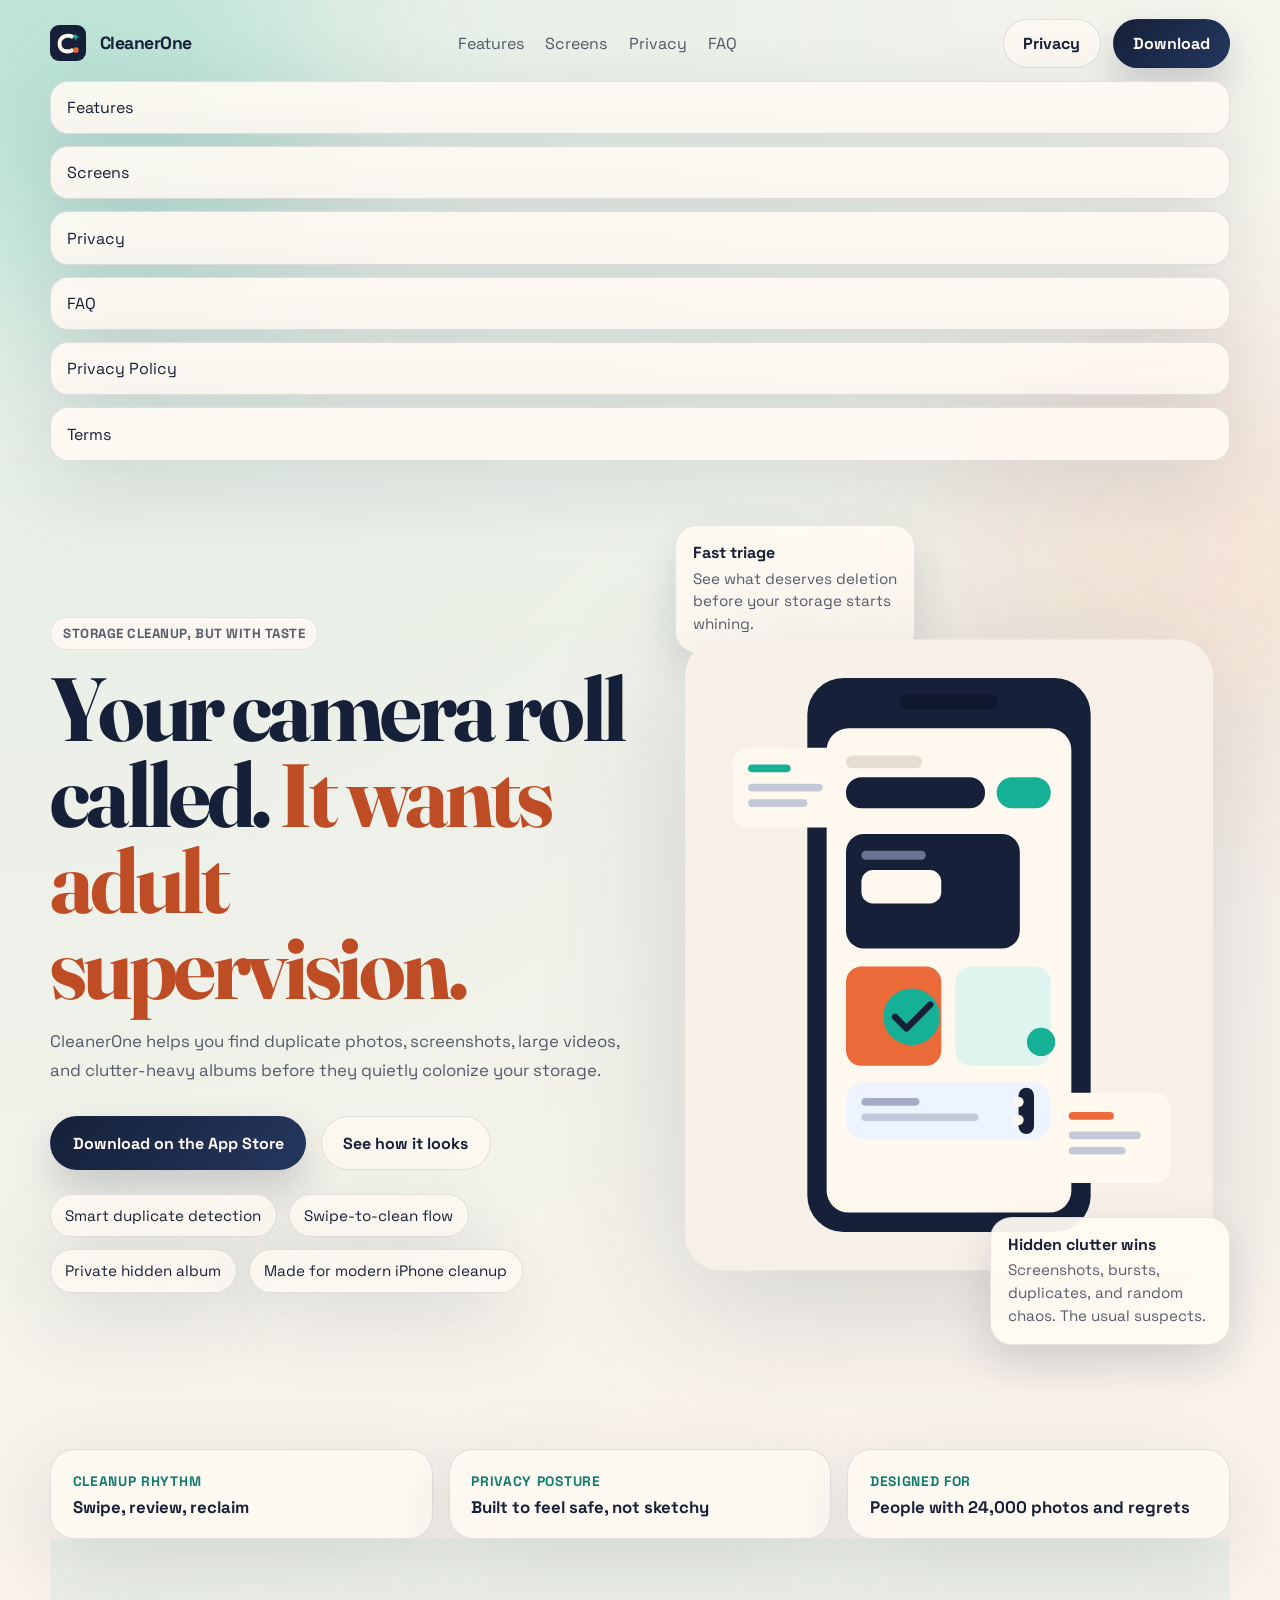
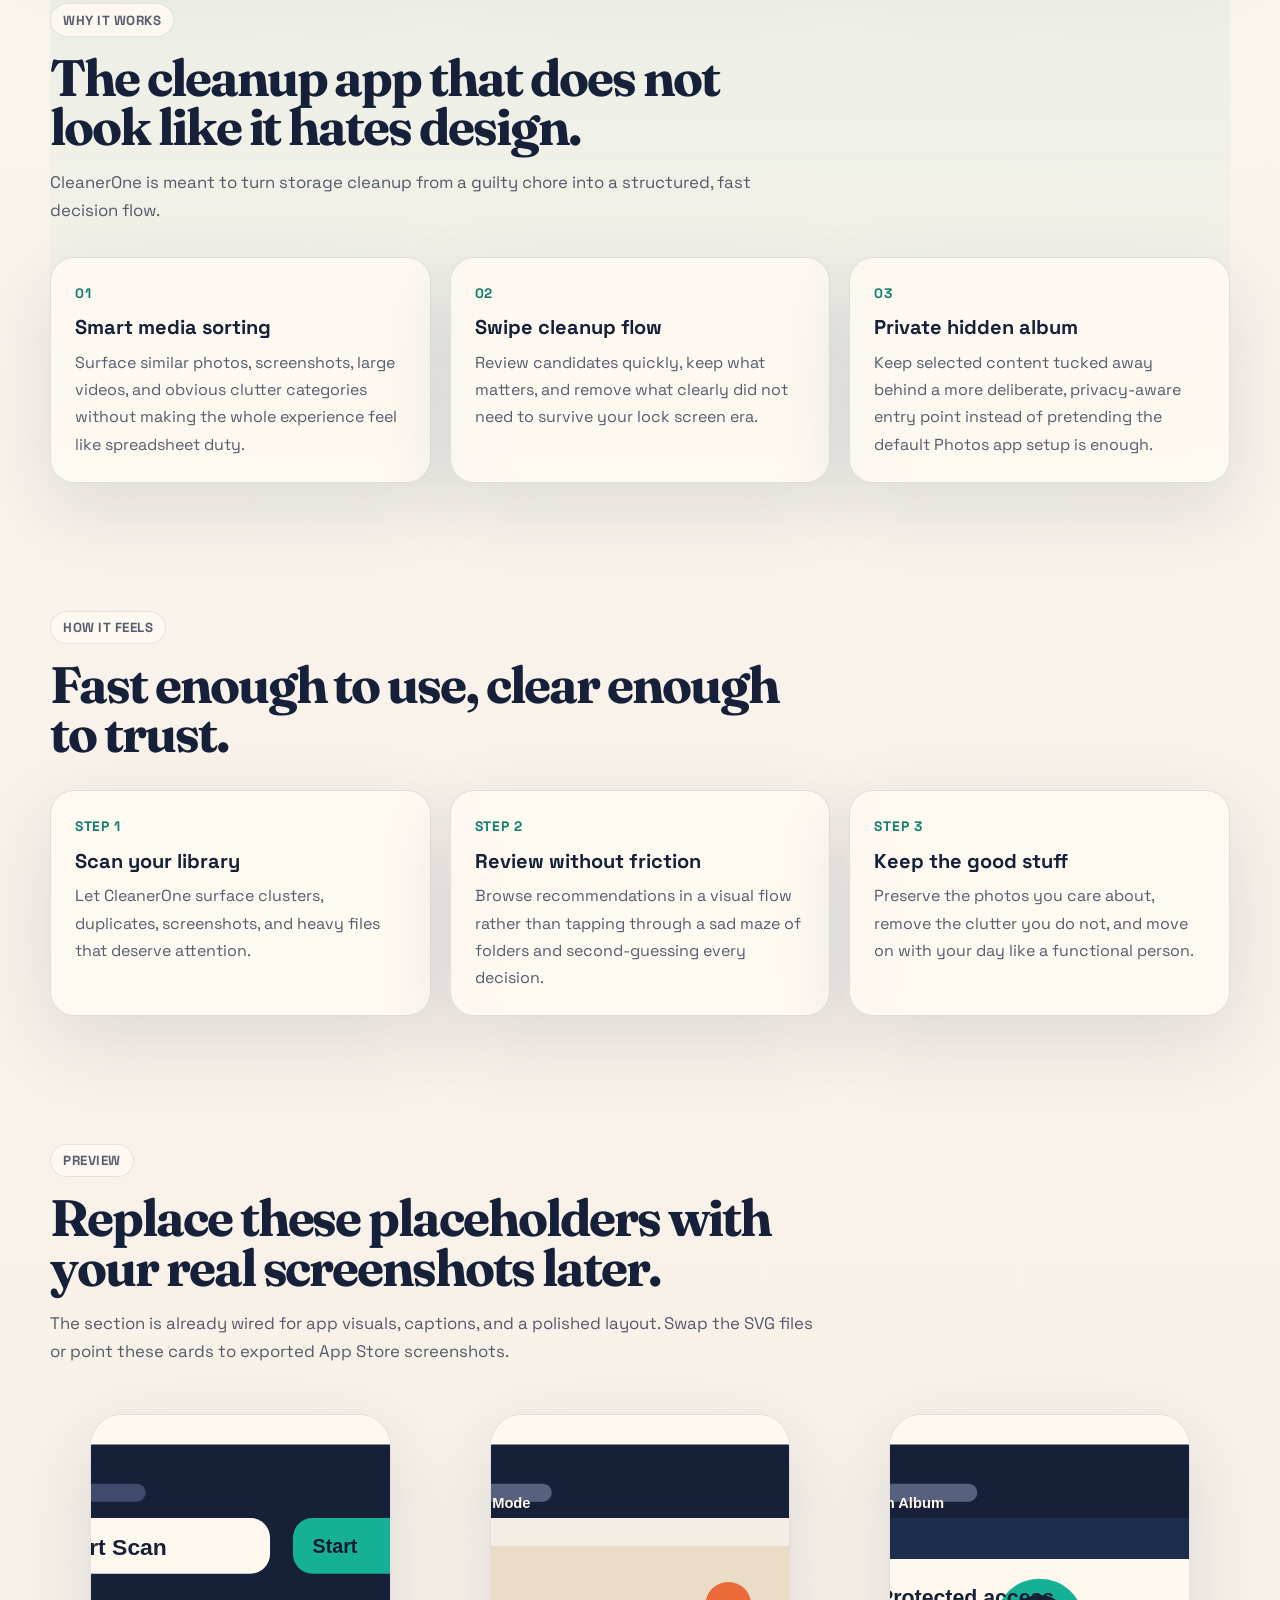
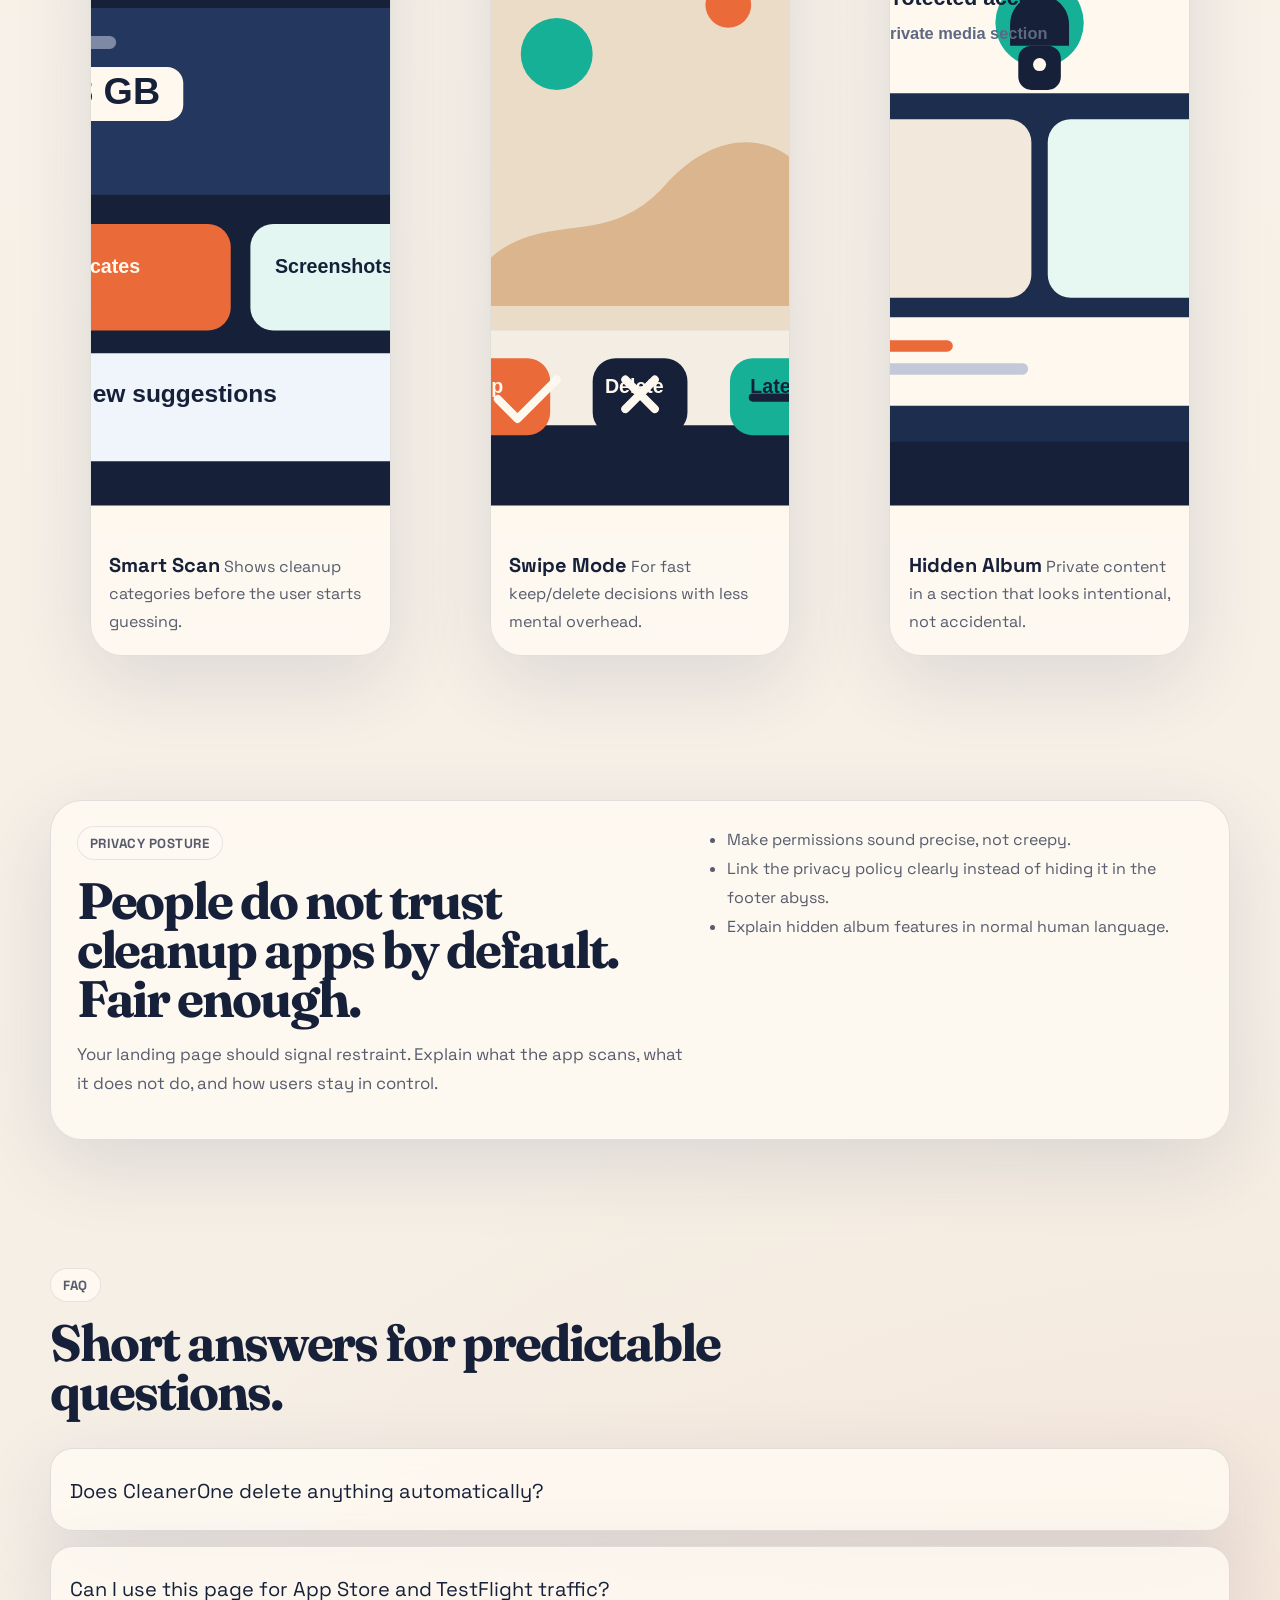
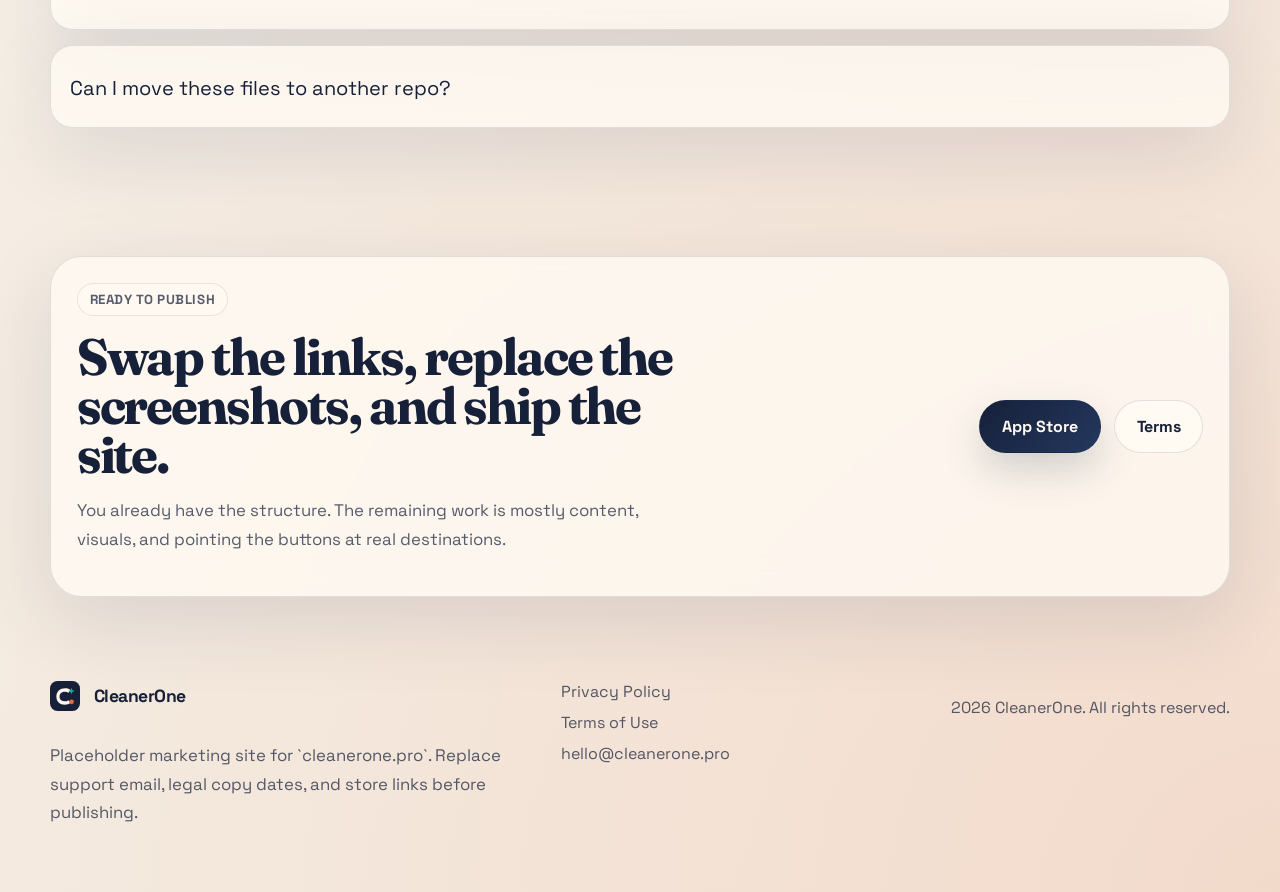
==== index.html @ c6a0efac "Deneme site" ====
<!DOCTYPE html>
<html lang="en">
  <head>
    <meta charset="UTF-8" />
    <meta name="viewport" content="width=device-width, initial-scale=1.0" />
    <title>CleanerOne | Photo Cleanup Without the Mess</title>
    <meta
      name="description"
      content="CleanerOne helps you spot duplicates, blurry shots, screenshots, and oversized videos before your camera roll turns into a digital landfill."
    />
    <link rel="preconnect" href="https://fonts.googleapis.com" />
    <link rel="preconnect" href="https://fonts.gstatic.com" crossorigin />
    <link
      href="https://fonts.googleapis.com/css2?family=Fraunces:opsz,wght@9..144,600;9..144,700&family=Space+Grotesk:wght@400;500;700&display=swap"
      rel="stylesheet"
    />
    <link rel="stylesheet" href="style.css" />
  </head>
  <body class="landing-page">
    <div class="background-blur background-blur--mint"></div>
    <div class="background-blur background-blur--orange"></div>

    <header class="site-header">
      <a class="brand" href="#top" aria-label="CleanerOne home">
        <img src="assets/brand-mark.svg" alt="" width="36" height="36" />
        <span class="brand__wordmark">CleanerOne</span>
      </a>

      <nav class="desktop-nav" aria-label="Primary">
        <a href="#features">Features</a>
        <a href="#screens">Screens</a>
        <a href="#privacy-blurb">Privacy</a>
        <a href="#faq">FAQ</a>
      </nav>

      <div class="header-actions">
        <a class="button button--ghost" href="privacy/">Privacy</a>
        <a class="button button--solid" href="#" aria-label="App Store link placeholder"
          >Download</a
        >
        <button
          class="menu-toggle"
          type="button"
          aria-expanded="false"
          aria-controls="mobile-nav"
          aria-label="Open menu"
        >
          <span></span>
          <span></span>
        </button>
      </div>
    </header>

    <div class="mobile-nav" id="mobile-nav" hidden>
      <a href="#features" data-nav-close>Features</a>
      <a href="#screens" data-nav-close>Screens</a>
      <a href="#privacy-blurb" data-nav-close>Privacy</a>
      <a href="#faq" data-nav-close>FAQ</a>
      <a href="privacy/" data-nav-close>Privacy Policy</a>
      <a href="terms/" data-nav-close>Terms</a>
    </div>

    <main id="top">
      <section class="hero section section--first">
        <div class="hero-copy reveal">
          <span class="eyebrow">Storage cleanup, but with taste</span>
          <h1>
            Your camera roll called.
            <span>It wants adult supervision.</span>
          </h1>
          <p class="lead">
            CleanerOne helps you find duplicate photos, screenshots, large videos,
            and clutter-heavy albums before they quietly colonize your storage.
          </p>

          <div class="hero-actions">
            <a class="button button--solid button--large" href="#"
              >Download on the App Store</a
            >
            <a class="button button--ghost button--large" href="#screens"
              >See how it looks</a
            >
          </div>

          <div class="hero-tags" aria-label="Highlights">
            <span>Smart duplicate detection</span>
            <span>Swipe-to-clean flow</span>
            <span>Private hidden album</span>
            <span>Made for modern iPhone cleanup</span>
          </div>
        </div>

        <div class="hero-visual reveal">
          <div class="hero-note hero-note--top">
            <strong>Fast triage</strong>
            <span>See what deserves deletion before your storage starts whining.</span>
          </div>

          <img
            class="device-art"
            src="assets/hero-phone.svg"
            alt="CleanerOne app mockup"
            width="700"
            height="860"
          />

          <div class="hero-note hero-note--bottom">
            <strong>Hidden clutter wins</strong>
            <span>Screenshots, bursts, duplicates, and random chaos. The usual suspects.</span>
          </div>
        </div>
      </section>

      <section class="proof-strip reveal" aria-label="CleanerOne highlights">
        <article>
          <span class="proof-strip__label">Cleanup rhythm</span>
          <strong>Swipe, review, reclaim</strong>
        </article>
        <article>
          <span class="proof-strip__label">Privacy posture</span>
          <strong>Built to feel safe, not sketchy</strong>
        </article>
        <article>
          <span class="proof-strip__label">Designed for</span>
          <strong>People with 24,000 photos and regrets</strong>
        </article>
      </section>

      <section class="section section--tint" id="features">
        <div class="section-head reveal">
          <span class="eyebrow">Why it works</span>
          <h2>The cleanup app that does not look like it hates design.</h2>
          <p>
            CleanerOne is meant to turn storage cleanup from a guilty chore into a
            structured, fast decision flow.
          </p>
        </div>

        <div class="feature-grid">
          <article class="feature-card reveal">
            <span class="feature-card__index">01</span>
            <h3>Smart media sorting</h3>
            <p>
              Surface similar photos, screenshots, large videos, and obvious clutter
              categories without making the whole experience feel like spreadsheet duty.
            </p>
          </article>

          <article class="feature-card reveal">
            <span class="feature-card__index">02</span>
            <h3>Swipe cleanup flow</h3>
            <p>
              Review candidates quickly, keep what matters, and remove what clearly did
              not need to survive your lock screen era.
            </p>
          </article>

          <article class="feature-card reveal">
            <span class="feature-card__index">03</span>
            <h3>Private hidden album</h3>
            <p>
              Keep selected content tucked away behind a more deliberate, privacy-aware
              entry point instead of pretending the default Photos app setup is enough.
            </p>
          </article>
        </div>
      </section>

      <section class="section" id="flow">
        <div class="section-head reveal">
          <span class="eyebrow">How it feels</span>
          <h2>Fast enough to use, clear enough to trust.</h2>
        </div>

        <div class="process-grid">
          <article class="process-card reveal">
            <span class="process-card__step">Step 1</span>
            <h3>Scan your library</h3>
            <p>
              Let CleanerOne surface clusters, duplicates, screenshots, and heavy files
              that deserve attention.
            </p>
          </article>

          <article class="process-card reveal">
            <span class="process-card__step">Step 2</span>
            <h3>Review without friction</h3>
            <p>
              Browse recommendations in a visual flow rather than tapping through a sad
              maze of folders and second-guessing every decision.
            </p>
          </article>

          <article class="process-card reveal">
            <span class="process-card__step">Step 3</span>
            <h3>Keep the good stuff</h3>
            <p>
              Preserve the photos you care about, remove the clutter you do not, and
              move on with your day like a functional person.
            </p>
          </article>
        </div>
      </section>

      <section class="section section--gallery" id="screens">
        <div class="section-head reveal">
          <span class="eyebrow">Preview</span>
          <h2>Replace these placeholders with your real screenshots later.</h2>
          <p>
            The section is already wired for app visuals, captions, and a polished layout.
            Swap the SVG files or point these cards to exported App Store screenshots.
          </p>
        </div>

        <div class="gallery-grid">
          <figure class="gallery-card reveal">
            <img
              src="assets/shot-smart-scan.svg"
              alt="Placeholder screenshot for smart scan view"
              width="560"
              height="720"
            />
            <figcaption>
              <strong>Smart Scan</strong>
              <span>Shows cleanup categories before the user starts guessing.</span>
            </figcaption>
          </figure>

          <figure class="gallery-card reveal">
            <img
              src="assets/shot-swipe-mode.svg"
              alt="Placeholder screenshot for swipe mode"
              width="560"
              height="720"
            />
            <figcaption>
              <strong>Swipe Mode</strong>
              <span>For fast keep/delete decisions with less mental overhead.</span>
            </figcaption>
          </figure>

          <figure class="gallery-card reveal">
            <img
              src="assets/shot-hidden-vault.svg"
              alt="Placeholder screenshot for hidden album"
              width="560"
              height="720"
            />
            <figcaption>
              <strong>Hidden Album</strong>
              <span>Private content in a section that looks intentional, not accidental.</span>
            </figcaption>
          </figure>
        </div>
      </section>

      <section class="section section--privacy" id="privacy-blurb">
        <div class="privacy-panel reveal">
          <div class="privacy-panel__copy">
            <span class="eyebrow">Privacy posture</span>
            <h2>People do not trust cleanup apps by default. Fair enough.</h2>
            <p>
              Your landing page should signal restraint. Explain what the app scans,
              what it does not do, and how users stay in control.
            </p>
          </div>

          <ul class="privacy-list">
            <li>Make permissions sound precise, not creepy.</li>
            <li>Link the privacy policy clearly instead of hiding it in the footer abyss.</li>
            <li>Explain hidden album features in normal human language.</li>
          </ul>
        </div>
      </section>

      <section class="section section--faq" id="faq">
        <div class="section-head reveal">
          <span class="eyebrow">FAQ</span>
          <h2>Short answers for predictable questions.</h2>
        </div>

        <div class="faq-list">
          <details class="faq-item reveal">
            <summary>Does CleanerOne delete anything automatically?</summary>
            <p>
              No. The app should present candidates and let the user confirm what gets
              removed. You can adjust this wording once the final behavior is locked.
            </p>
          </details>

          <details class="faq-item reveal">
            <summary>Can I use this page for App Store and TestFlight traffic?</summary>
            <p>
              Yes. Keep the primary CTA pointed at the App Store and the secondary CTA
              pointed at TestFlight while you are still iterating.
            </p>
          </details>

          <details class="faq-item reveal">
            <summary>Can I move these files to another repo?</summary>
            <p>
              Yes. This folder is self-contained on purpose, so you can drop it into a
              GitHub Pages repo without carrying the entire app project with it.
            </p>
          </details>
        </div>
      </section>

      <section class="section section--cta">
        <div class="cta-panel reveal">
          <div>
            <span class="eyebrow">Ready to publish</span>
            <h2>Swap the links, replace the screenshots, and ship the site.</h2>
            <p>
              You already have the structure. The remaining work is mostly content,
              visuals, and pointing the buttons at real destinations.
            </p>
          </div>

          <div class="cta-panel__actions">
            <a class="button button--solid button--large" href="#">App Store</a>
            <a class="button button--ghost button--large" href="terms/">Terms</a>
          </div>
        </div>
      </section>
    </main>

    <footer class="site-footer">
      <div>
        <a class="brand brand--footer" href="#top">
          <img src="assets/brand-mark.svg" alt="" width="30" height="30" />
          <span class="brand__wordmark">CleanerOne</span>
        </a>
        <p class="site-footer__note">
          Placeholder marketing site for `cleanerone.pro`. Replace support email,
          legal copy dates, and store links before publishing.
        </p>
      </div>

      <div class="footer-links">
        <a href="privacy/">Privacy Policy</a>
        <a href="terms/">Terms of Use</a>
        <a href="mailto:hello@cleanerone.pro">hello@cleanerone.pro</a>
      </div>

      <p class="site-footer__copyright">
        <span id="current-year"></span> CleanerOne. All rights reserved.
      </p>
    </footer>

    <script src="app.js"></script>
  </body>
</html>
---- style.css ----
:root {
  --bg: #f6efe6;
  --paper: rgba(255, 250, 243, 0.8);
  --paper-strong: #fffaf3;
  --ink: #162039;
  --ink-soft: rgba(22, 32, 57, 0.72);
  --line: rgba(22, 32, 57, 0.12);
  --mint: #16b097;
  --mint-deep: #0f7d6b;
  --orange: #ea6a3a;
  --orange-deep: #be4d25;
  --shadow: 0 24px 80px rgba(34, 38, 79, 0.12);
  --radius-xl: 32px;
  --radius-lg: 24px;
  --radius-md: 18px;
  --max-width: 1180px;
}

* {
  box-sizing: border-box;
}

html {
  scroll-behavior: smooth;
}

body {
  margin: 0;
  min-height: 100vh;
  background:
    radial-gradient(circle at top left, rgba(22, 176, 151, 0.12), transparent 28%),
    radial-gradient(circle at bottom right, rgba(234, 106, 58, 0.14), transparent 26%),
    linear-gradient(180deg, #fbf6ef 0%, #f4ede3 100%);
  color: var(--ink);
  font-family: "Space Grotesk", sans-serif;
}

img {
  display: block;
  max-width: 100%;
}

a {
  color: inherit;
  text-decoration: none;
}

button,
input,
textarea,
select {
  font: inherit;
}

.background-blur {
  position: fixed;
  inset: auto;
  width: 28rem;
  height: 28rem;
  border-radius: 999px;
  filter: blur(90px);
  opacity: 0.45;
  pointer-events: none;
  z-index: 0;
}

.background-blur--mint {
  top: -8rem;
  left: -8rem;
  background: rgba(22, 176, 151, 0.42);
}

.background-blur--orange {
  right: -8rem;
  bottom: 8rem;
  background: rgba(234, 106, 58, 0.24);
}

.site-header,
.section,
.proof-strip,
.site-footer,
.mobile-nav {
  position: relative;
  z-index: 1;
  width: min(calc(100% - 2rem), var(--max-width));
  margin: 0 auto;
}

.site-header {
  display: flex;
  align-items: center;
  justify-content: space-between;
  gap: 1.5rem;
  padding: 1.2rem 0 0.8rem;
}

.brand {
  display: inline-flex;
  align-items: center;
  gap: 0.85rem;
  font-weight: 700;
  letter-spacing: -0.03em;
}

.brand__wordmark {
  font-size: 1.1rem;
}

.desktop-nav {
  display: inline-flex;
  gap: 1.35rem;
  align-items: center;
  color: var(--ink-soft);
}

.desktop-nav a {
  position: relative;
}

.desktop-nav a::after {
  content: "";
  position: absolute;
  left: 0;
  bottom: -0.25rem;
  width: 100%;
  height: 2px;
  transform: scaleX(0);
  transform-origin: left;
  transition: transform 180ms ease;
  background: linear-gradient(90deg, var(--mint), var(--orange));
}

.desktop-nav a:hover::after,
.desktop-nav a:focus-visible::after {
  transform: scaleX(1);
}

.header-actions {
  display: flex;
  align-items: center;
  gap: 0.75rem;
}

.button {
  display: inline-flex;
  align-items: center;
  justify-content: center;
  min-height: 3rem;
  padding: 0.8rem 1.2rem;
  border-radius: 999px;
  border: 1px solid transparent;
  font-weight: 700;
  transition:
    transform 180ms ease,
    border-color 180ms ease,
    background-color 180ms ease,
    box-shadow 180ms ease;
}

.button:hover,
.button:focus-visible {
  transform: translateY(-1px);
}

.button--solid {
  color: #fffaf3;
  background: linear-gradient(135deg, var(--ink) 0%, #24385f 100%);
  box-shadow: 0 18px 38px rgba(22, 32, 57, 0.18);
}

.button--solid:hover,
.button--solid:focus-visible {
  box-shadow: 0 22px 44px rgba(22, 32, 57, 0.26);
}

.button--ghost {
  color: var(--ink);
  border-color: var(--line);
  background: rgba(255, 250, 243, 0.74);
  backdrop-filter: blur(16px);
}

.button--large {
  min-height: 3.35rem;
  padding-inline: 1.35rem;
}

.menu-toggle {
  display: none;
  place-items: center;
  gap: 0.34rem;
  width: 3rem;
  height: 3rem;
  border: 1px solid var(--line);
  border-radius: 999px;
  background: rgba(255, 250, 243, 0.74);
}

.menu-toggle span {
  display: block;
  width: 1rem;
  height: 2px;
  background: var(--ink);
  transition: transform 180ms ease, opacity 180ms ease;
}

.menu-toggle[aria-expanded="true"] span:first-child {
  transform: translateY(3px) rotate(45deg);
}

.menu-toggle[aria-expanded="true"] span:last-child {
  transform: translateY(-3px) rotate(-45deg);
}

.mobile-nav {
  display: grid;
  gap: 0.75rem;
  padding: 0 0 1rem;
}

.mobile-nav a {
  padding: 0.95rem 1rem;
  border-radius: var(--radius-md);
  background: rgba(255, 250, 243, 0.9);
  border: 1px solid var(--line);
  box-shadow: var(--shadow);
}

.section {
  padding: 4rem 0;
}

.section--first {
  padding-top: 3rem;
}

.hero {
  display: grid;
  grid-template-columns: 1.02fr 0.98fr;
  gap: 2rem;
  align-items: center;
}

.eyebrow {
  display: inline-flex;
  align-items: center;
  gap: 0.5rem;
  padding: 0.45rem 0.75rem;
  border-radius: 999px;
  background: rgba(255, 250, 243, 0.84);
  border: 1px solid rgba(22, 32, 57, 0.1);
  color: var(--ink-soft);
  font-size: 0.83rem;
  font-weight: 700;
  letter-spacing: 0.04em;
  text-transform: uppercase;
}

.hero h1,
.section-head h2,
.cta-panel h2,
.privacy-panel h2,
.legal-hero h1,
.legal-card h2 {
  margin: 1rem 0 0;
  font-family: "Fraunces", serif;
  font-weight: 700;
  letter-spacing: -0.04em;
  line-height: 0.96;
}

.hero h1 {
  font-size: clamp(3.2rem, 7vw, 5.8rem);
  max-width: 10ch;
}

.hero h1 span {
  color: var(--orange-deep);
}

.lead,
.section-head p,
.cta-panel p,
.privacy-panel p,
.site-footer__note,
.legal-card p,
.legal-card li {
  color: var(--ink-soft);
  line-height: 1.7;
  font-size: 1.05rem;
}

.hero-actions {
  display: flex;
  flex-wrap: wrap;
  gap: 0.9rem;
  margin: 2rem 0 1.5rem;
}

.hero-tags {
  display: flex;
  flex-wrap: wrap;
  gap: 0.75rem;
}

.hero-tags span,
.proof-strip article,
.feature-card,
.process-card,
.gallery-card,
.faq-item,
.cta-panel,
.privacy-panel,
.legal-card {
  border: 1px solid var(--line);
  background: var(--paper);
  backdrop-filter: blur(16px);
  box-shadow: var(--shadow);
}

.hero-tags span {
  padding: 0.7rem 0.9rem;
  border-radius: 999px;
  font-size: 0.95rem;
}

.hero-visual {
  position: relative;
  min-height: 38rem;
  display: grid;
  place-items: center;
}

.device-art {
  width: min(100%, 33rem);
  filter: drop-shadow(0 34px 70px rgba(22, 32, 57, 0.16));
}

.hero-note {
  position: absolute;
  max-width: 15rem;
  padding: 1rem 1rem 1rem 1.05rem;
  border-radius: 1.35rem;
  background: rgba(255, 250, 243, 0.94);
  border: 1px solid rgba(22, 32, 57, 0.1);
  box-shadow: 0 18px 44px rgba(22, 32, 57, 0.14);
}

.hero-note strong {
  display: block;
  margin-bottom: 0.3rem;
}

.hero-note span {
  color: var(--ink-soft);
  line-height: 1.5;
  font-size: 0.95rem;
}

.hero-note--top {
  top: 0;
  left: 0.5rem;
}

.hero-note--bottom {
  right: 0;
  bottom: 2.5rem;
}

.proof-strip {
  display: grid;
  grid-template-columns: repeat(3, 1fr);
  gap: 1rem;
}

.proof-strip article {
  padding: 1.25rem 1.35rem;
  border-radius: var(--radius-lg);
}

.proof-strip__label,
.process-card__step,
.feature-card__index {
  display: inline-block;
  color: var(--mint-deep);
  font-weight: 700;
  font-size: 0.86rem;
  letter-spacing: 0.05em;
  text-transform: uppercase;
}

.proof-strip strong {
  display: block;
  margin-top: 0.35rem;
  font-size: 1.05rem;
}

.section-head {
  max-width: 48rem;
  margin-bottom: 2rem;
}

.section-head h2,
.cta-panel h2,
.privacy-panel h2,
.legal-hero h1,
.legal-card h2 {
  font-size: clamp(2.1rem, 4vw, 3.5rem);
}

.section--tint {
  background:
    linear-gradient(180deg, rgba(22, 176, 151, 0.06), rgba(22, 176, 151, 0)),
    transparent;
}

.feature-grid,
.process-grid,
.gallery-grid {
  display: grid;
  gap: 1.2rem;
}

.feature-grid {
  grid-template-columns: repeat(3, 1fr);
}

.process-grid {
  grid-template-columns: repeat(3, 1fr);
}

.feature-card,
.process-card {
  padding: 1.5rem;
  border-radius: var(--radius-lg);
}

.feature-card h3,
.process-card h3,
.gallery-card strong,
.faq-item summary,
.legal-card h2 {
  margin: 0.7rem 0 0.55rem;
  font-size: 1.25rem;
}

.feature-card p,
.process-card p,
.gallery-card span,
.faq-item p {
  margin: 0;
  color: var(--ink-soft);
  line-height: 1.7;
}

.gallery-grid {
  grid-template-columns: repeat(3, 1fr);
}

.gallery-card {
  overflow: hidden;
  border-radius: 2rem;
}

.gallery-card img {
  width: 100%;
  aspect-ratio: 4 / 5;
  object-fit: cover;
}

.gallery-card figcaption {
  padding: 1.1rem 1.15rem 1.25rem;
}

.privacy-panel,
.cta-panel {
  display: grid;
  grid-template-columns: 1.1fr 0.9fr;
  gap: 1.5rem;
  padding: 1.6rem;
  border-radius: 2rem;
}

.privacy-list {
  margin: 0;
  padding-left: 1.25rem;
  color: var(--ink-soft);
  line-height: 1.8;
}

.faq-list {
  display: grid;
  gap: 0.95rem;
}

.faq-item {
  padding: 1.1rem 1.2rem;
  border-radius: 1.4rem;
}

.faq-item summary {
  cursor: pointer;
  list-style: none;
}

.faq-item summary::-webkit-details-marker {
  display: none;
}

.faq-item p {
  padding-top: 0.4rem;
}

.cta-panel {
  align-items: center;
}

.cta-panel__actions {
  display: flex;
  flex-wrap: wrap;
  justify-content: flex-end;
  gap: 0.85rem;
}

.site-footer {
  display: grid;
  grid-template-columns: 1.2fr 0.9fr auto;
  gap: 1.5rem;
  align-items: start;
  padding: 1.25rem 0 3rem;
}

.brand--footer {
  margin-bottom: 0.85rem;
}

.footer-links {
  display: grid;
  gap: 0.65rem;
  color: var(--ink-soft);
}

.site-footer__copyright {
  color: var(--ink-soft);
  white-space: nowrap;
}

.reveal {
  opacity: 0;
  transform: translateY(20px);
  transition:
    opacity 480ms ease,
    transform 480ms ease;
}

.reveal.is-visible {
  opacity: 1;
  transform: translateY(0);
}

.legal-page .site-header {
  padding-bottom: 1.4rem;
}

.legal-main {
  position: relative;
  z-index: 1;
  width: min(calc(100% - 2rem), 980px);
  margin: 0 auto;
  padding-bottom: 3rem;
}

.legal-hero {
  padding: 2rem 0 2.5rem;
}

.legal-hero p {
  max-width: 46rem;
}

.legal-stack {
  display: grid;
  gap: 1rem;
}

.legal-card {
  padding: 1.4rem 1.5rem;
  border-radius: 1.6rem;
}

.legal-card ul {
  margin: 0;
  padding-left: 1.2rem;
}

.legal-note {
  margin-top: 1rem;
  padding: 1rem 1.1rem;
  border-radius: 1.2rem;
  border: 1px dashed rgba(234, 106, 58, 0.45);
  background: rgba(234, 106, 58, 0.08);
  color: var(--ink-soft);
}

@media (max-width: 1080px) {
  .hero,
  .privacy-panel,
  .cta-panel,
  .site-footer,
  .feature-grid,
  .process-grid,
  .gallery-grid,
  .proof-strip {
    grid-template-columns: 1fr;
  }

  .hero-visual {
    min-height: 0;
  }

  .cta-panel__actions {
    justify-content: flex-start;
  }

  .site-footer__copyright {
    white-space: normal;
  }
}

@media (max-width: 820px) {
  .desktop-nav,
  .landing-page .header-actions .button--ghost,
  .landing-page .header-actions .button--solid {
    display: none;
  }

  .landing-page .menu-toggle {
    display: inline-grid;
  }

  .hero h1 {
    max-width: 12ch;
  }

  .hero-note {
    position: static;
    max-width: none;
    margin-bottom: 0.85rem;
  }
}

@media (max-width: 560px) {
  .site-header,
  .section,
  .proof-strip,
  .site-footer,
  .mobile-nav,
  .legal-main {
    width: min(calc(100% - 1.2rem), var(--max-width));
  }

  .section {
    padding: 3rem 0;
  }

  .hero-actions,
  .cta-panel__actions {
    flex-direction: column;
  }

  .button,
  .button--large {
    width: 100%;
  }

  .hero h1 {
    font-size: clamp(2.75rem, 14vw, 4rem);
  }
}
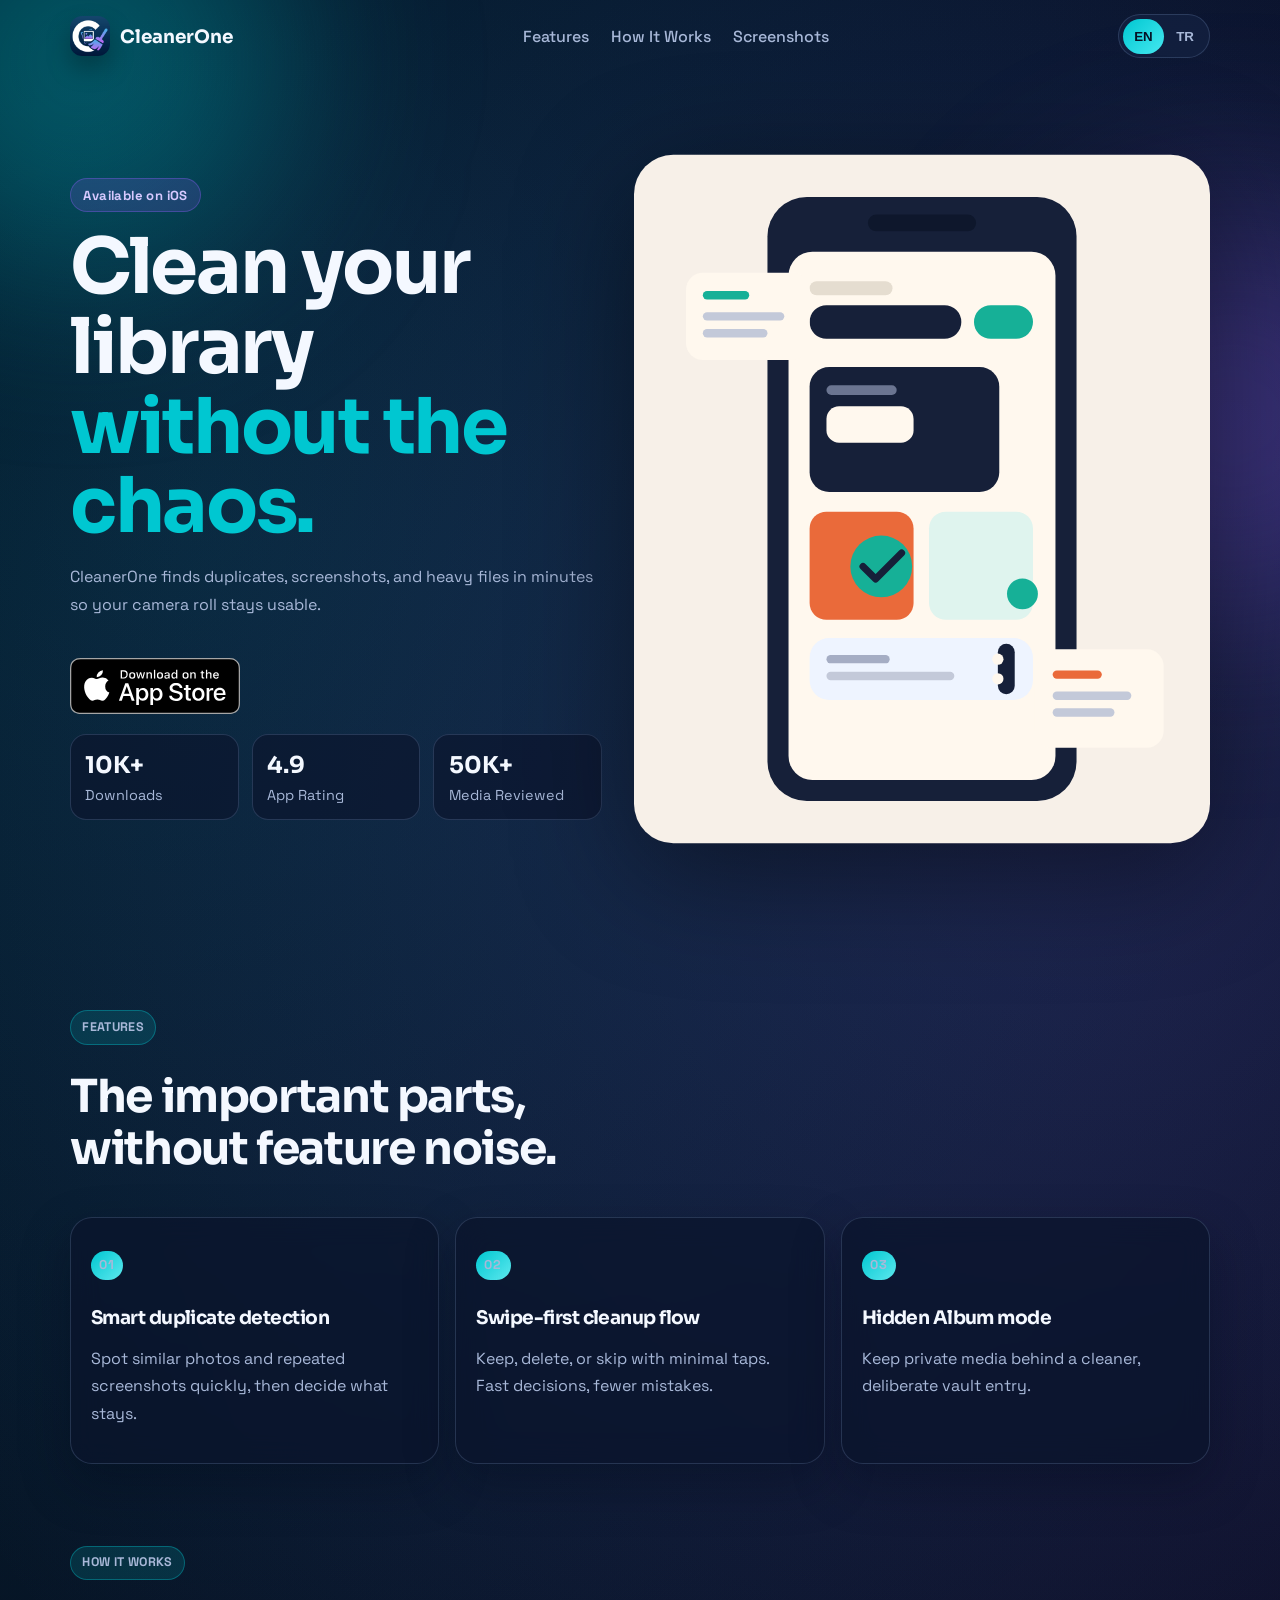
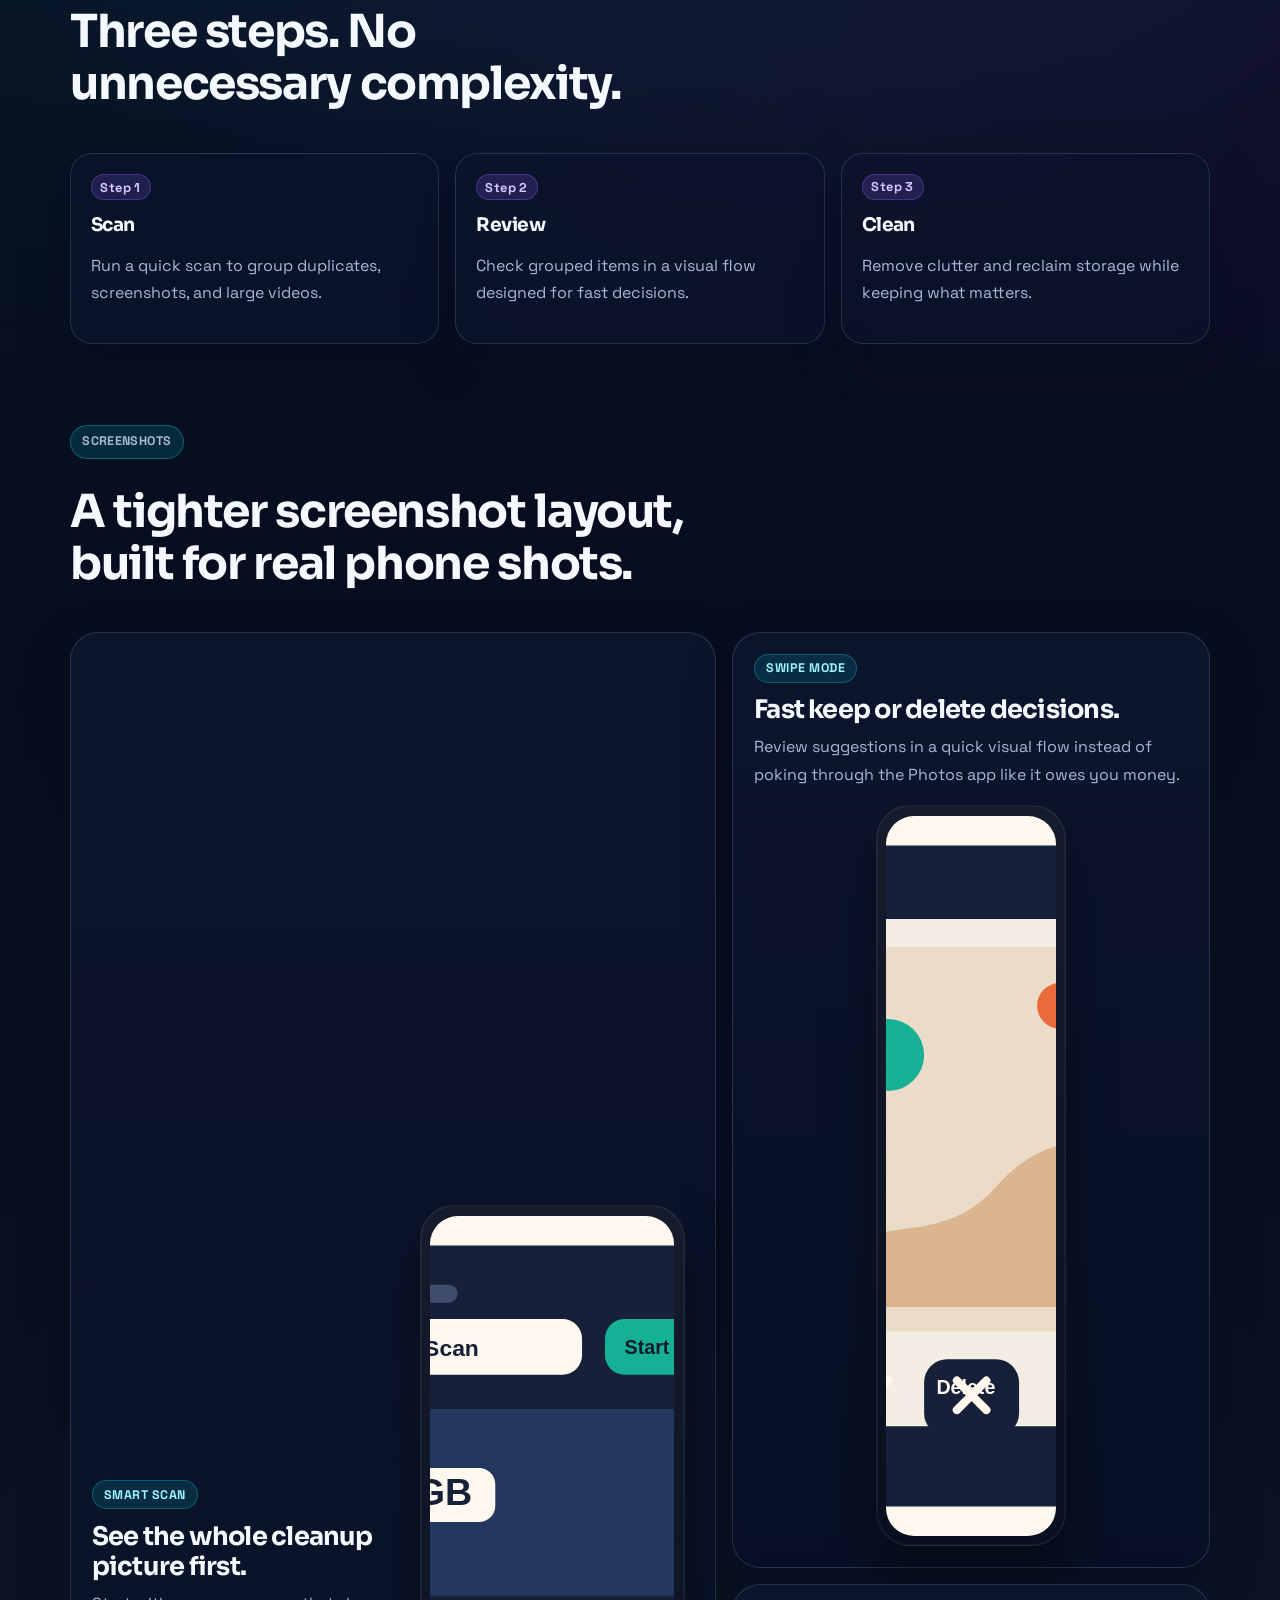
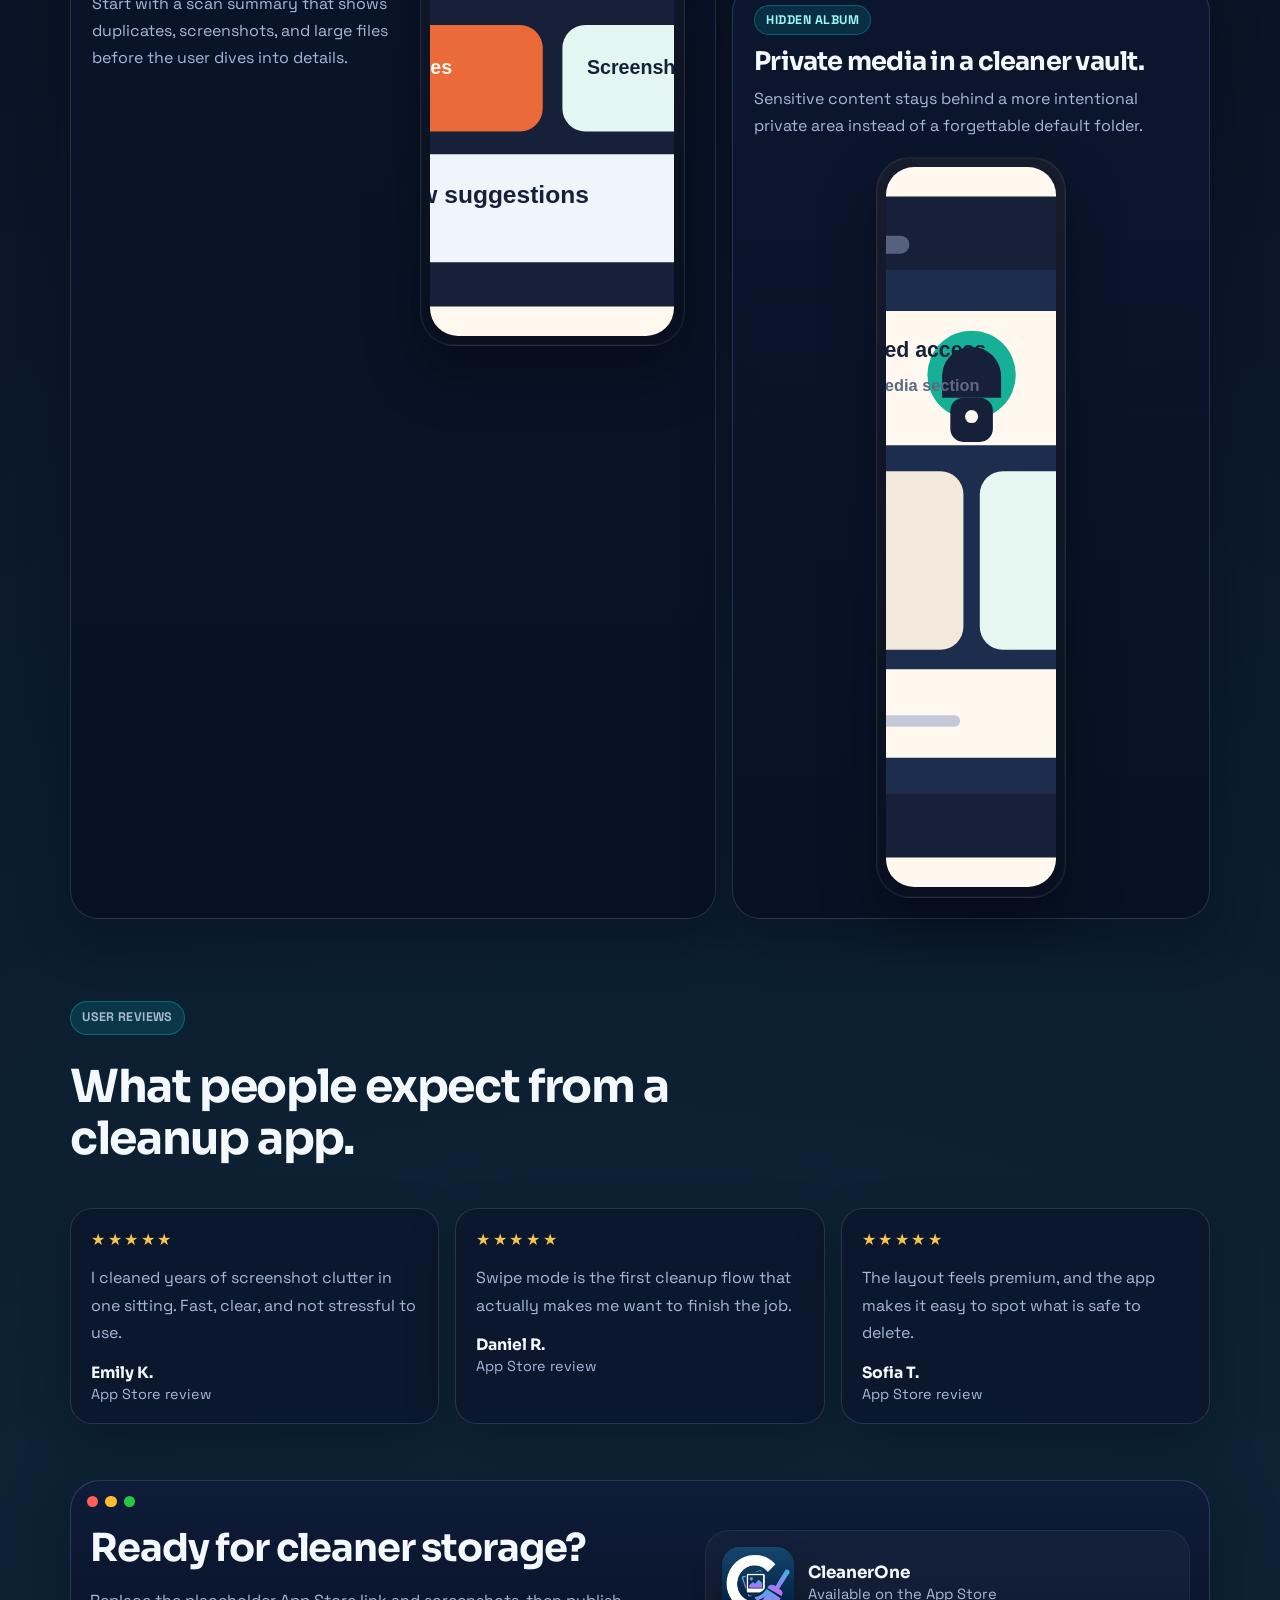
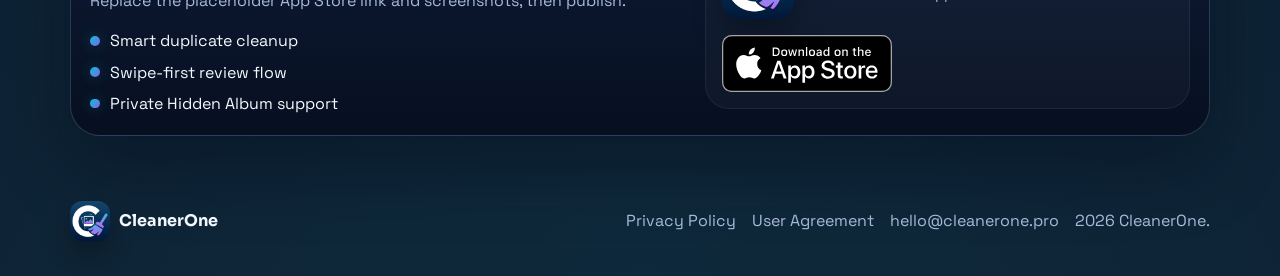
==== commit 78aec6ed: "V3" ====
--- a/index.html
+++ b/index.html
@@ -3,348 +3,317 @@
   <head>
     <meta charset="UTF-8" />
     <meta name="viewport" content="width=device-width, initial-scale=1.0" />
-    <title>CleanerOne | Photo Cleanup Without the Mess</title>
+    <title>CleanerOne | Smart Photo Cleanup</title>
     <meta
       name="description"
-      content="CleanerOne helps you spot duplicates, blurry shots, screenshots, and oversized videos before your camera roll turns into a digital landfill."
+      content="CleanerOne helps you remove duplicate photos, screenshots, and clutter with a clean swipe-first experience."
     />
     <link rel="preconnect" href="https://fonts.googleapis.com" />
     <link rel="preconnect" href="https://fonts.gstatic.com" crossorigin />
     <link
-      href="https://fonts.googleapis.com/css2?family=Fraunces:opsz,wght@9..144,600;9..144,700&family=Space+Grotesk:wght@400;500;700&display=swap"
+      href="https://fonts.googleapis.com/css2?family=Sora:wght@400;600;700;800&family=Space+Grotesk:wght@400;500;700&display=swap"
       rel="stylesheet"
     />
     <link rel="stylesheet" href="style.css" />
   </head>
-  <body class="landing-page">
-    <div class="background-blur background-blur--mint"></div>
-    <div class="background-blur background-blur--orange"></div>
-
-    <header class="site-header">
+  <body class="landing-shell">
+    <div class="bg-orb bg-orb--teal"></div>
+    <div class="bg-orb bg-orb--purple"></div>
+
+    <header class="topbar">
       <a class="brand" href="#top" aria-label="CleanerOne home">
-        <img src="assets/brand-mark.svg" alt="" width="36" height="36" />
-        <span class="brand__wordmark">CleanerOne</span>
+        <img src="assets/app-icon.png" alt="" width="40" height="40" />
+        <span>CleanerOne</span>
       </a>
 
-      <nav class="desktop-nav" aria-label="Primary">
-        <a href="#features">Features</a>
-        <a href="#screens">Screens</a>
-        <a href="#privacy-blurb">Privacy</a>
-        <a href="#faq">FAQ</a>
+      <nav class="nav-desktop" aria-label="Primary">
+        <a href="#features" data-i18n="nav_features">Features</a>
+        <a href="#how" data-i18n="nav_how">How It Works</a>
+        <a href="#screens" data-i18n="nav_screens">Screenshots</a>
       </nav>
 
-      <div class="header-actions">
-        <a class="button button--ghost" href="privacy/">Privacy</a>
-        <a class="button button--solid" href="#" aria-label="App Store link placeholder"
-          >Download</a
-        >
-        <button
-          class="menu-toggle"
-          type="button"
-          aria-expanded="false"
-          aria-controls="mobile-nav"
-          aria-label="Open menu"
-        >
-          <span></span>
-          <span></span>
-        </button>
+      <div class="topbar-actions">
+        <div class="lang-switch" role="group" aria-label="Language switch">
+          <button class="lang-btn is-active" data-lang="en" type="button">EN</button>
+          <button class="lang-btn" data-lang="tr" type="button">TR</button>
+        </div>
       </div>
     </header>
 
-    <div class="mobile-nav" id="mobile-nav" hidden>
-      <a href="#features" data-nav-close>Features</a>
-      <a href="#screens" data-nav-close>Screens</a>
-      <a href="#privacy-blurb" data-nav-close>Privacy</a>
-      <a href="#faq" data-nav-close>FAQ</a>
-      <a href="privacy/" data-nav-close>Privacy Policy</a>
-      <a href="terms/" data-nav-close>Terms</a>
-    </div>
-
     <main id="top">
-      <section class="hero section section--first">
+      <section class="hero block">
         <div class="hero-copy reveal">
-          <span class="eyebrow">Storage cleanup, but with taste</span>
+          <span class="pill" data-i18n="hero_badge">Available on iOS</span>
           <h1>
-            Your camera roll called.
-            <span>It wants adult supervision.</span>
+            <span data-i18n="hero_title_top">Clean your library</span>
+            <em data-i18n="hero_title_em">without the chaos.</em>
           </h1>
-          <p class="lead">
-            CleanerOne helps you find duplicate photos, screenshots, large videos,
-            and clutter-heavy albums before they quietly colonize your storage.
-          </p>
-
-          <div class="hero-actions">
-            <a class="button button--solid button--large" href="#"
-              >Download on the App Store</a
-            >
-            <a class="button button--ghost button--large" href="#screens"
-              >See how it looks</a
-            >
-          </div>
-
-          <div class="hero-tags" aria-label="Highlights">
-            <span>Smart duplicate detection</span>
-            <span>Swipe-to-clean flow</span>
-            <span>Private hidden album</span>
-            <span>Made for modern iPhone cleanup</span>
+          <p data-i18n="hero_subtitle">
+            CleanerOne finds duplicates, screenshots, and heavy files in minutes so your
+            camera roll stays usable.
+          </p>
+
+          <a class="store-link" href="#" aria-label="Download on the App Store">
+            <img
+              src="assets/app-store-badge.svg"
+              alt="Download on the App Store"
+              width="180"
+              height="60"
+            />
+          </a>
+
+          <div class="hero-stats">
+            <article>
+              <strong>10K+</strong>
+              <span data-i18n="metric_downloads">Downloads</span>
+            </article>
+            <article>
+              <strong>4.9</strong>
+              <span data-i18n="metric_rating">App Rating</span>
+            </article>
+            <article>
+              <strong>50K+</strong>
+              <span data-i18n="metric_cleaned">Media Reviewed</span>
+            </article>
           </div>
         </div>
 
-        <div class="hero-visual reveal">
-          <div class="hero-note hero-note--top">
-            <strong>Fast triage</strong>
-            <span>See what deserves deletion before your storage starts whining.</span>
-          </div>
-
+        <div class="hero-art reveal">
           <img
-            class="device-art"
             src="assets/hero-phone.svg"
-            alt="CleanerOne app mockup"
+            alt="CleanerOne app screen placeholder"
             width="700"
             height="860"
           />
-
-          <div class="hero-note hero-note--bottom">
-            <strong>Hidden clutter wins</strong>
-            <span>Screenshots, bursts, duplicates, and random chaos. The usual suspects.</span>
-          </div>
         </div>
       </section>
 
-      <section class="proof-strip reveal" aria-label="CleanerOne highlights">
-        <article>
-          <span class="proof-strip__label">Cleanup rhythm</span>
-          <strong>Swipe, review, reclaim</strong>
-        </article>
-        <article>
-          <span class="proof-strip__label">Privacy posture</span>
-          <strong>Built to feel safe, not sketchy</strong>
-        </article>
-        <article>
-          <span class="proof-strip__label">Designed for</span>
-          <strong>People with 24,000 photos and regrets</strong>
-        </article>
-      </section>
-
-      <section class="section section--tint" id="features">
-        <div class="section-head reveal">
-          <span class="eyebrow">Why it works</span>
-          <h2>The cleanup app that does not look like it hates design.</h2>
-          <p>
-            CleanerOne is meant to turn storage cleanup from a guilty chore into a
-            structured, fast decision flow.
-          </p>
+      <section class="block section-head" id="features">
+        <p class="kicker" data-i18n="features_kicker">Features</p>
+        <h2 data-i18n="features_title">The important parts, without feature noise.</h2>
+      </section>
+
+      <section class="block feature-grid">
+        <article class="card reveal">
+          <p class="card-index">01</p>
+          <h3 data-i18n="feature_1_title">Smart duplicate detection</h3>
+          <p data-i18n="feature_1_body">
+            Spot similar photos and repeated screenshots quickly, then decide what stays.
+          </p>
+        </article>
+        <article class="card reveal">
+          <p class="card-index">02</p>
+          <h3 data-i18n="feature_2_title">Swipe-first cleanup flow</h3>
+          <p data-i18n="feature_2_body">
+            Keep, delete, or skip with minimal taps. Fast decisions, fewer mistakes.
+          </p>
+        </article>
+        <article class="card reveal">
+          <p class="card-index">03</p>
+          <h3 data-i18n="feature_3_title">Hidden Album mode</h3>
+          <p data-i18n="feature_3_body">
+            Keep private media behind a cleaner, deliberate vault entry.
+          </p>
+        </article>
+      </section>
+
+      <section class="block section-head" id="how">
+        <p class="kicker" data-i18n="how_kicker">How It Works</p>
+        <h2 data-i18n="how_title">Three steps. No unnecessary complexity.</h2>
+      </section>
+
+      <section class="block steps">
+        <article class="step-card reveal">
+          <span class="step-badge" data-i18n="step_1_badge">Step 1</span>
+          <h3 data-i18n="step_1_title">Scan</h3>
+          <p data-i18n="step_1_body">
+            Run a quick scan to group duplicates, screenshots, and large videos.
+          </p>
+        </article>
+        <article class="step-card reveal">
+          <span class="step-badge" data-i18n="step_2_badge">Step 2</span>
+          <h3 data-i18n="step_2_title">Review</h3>
+          <p data-i18n="step_2_body">
+            Check grouped items in a visual flow designed for fast decisions.
+          </p>
+        </article>
+        <article class="step-card reveal">
+          <span class="step-badge" data-i18n="step_3_badge">Step 3</span>
+          <h3 data-i18n="step_3_title">Clean</h3>
+          <p data-i18n="step_3_body">
+            Remove clutter and reclaim storage while keeping what matters.
+          </p>
+        </article>
+      </section>
+
+      <section class="block section-head" id="screens">
+        <p class="kicker" data-i18n="screens_kicker">Screenshots</p>
+        <h2 data-i18n="screens_title">A tighter screenshot layout, built for real phone shots.</h2>
+      </section>
+
+      <section class="block showcase-grid">
+        <article class="showcase-panel showcase-panel--main reveal">
+          <div class="showcase-copy">
+            <span class="showcase-tag" data-i18n="showcase_1_tag">Smart Scan</span>
+            <h3 data-i18n="showcase_1_title">See the whole cleanup picture first.</h3>
+            <p data-i18n="showcase_1_body">
+              Start with a scan summary that shows duplicates, screenshots, and large files
+              before the user dives into details.
+            </p>
+          </div>
+          <div class="showcase-visual showcase-visual--main">
+            <div class="showcase-device">
+              <img
+                src="assets/shot-smart-scan.svg"
+                alt="Smart scan placeholder screenshot"
+                width="560"
+                height="720"
+              />
+            </div>
+          </div>
+        </article>
+
+        <article class="showcase-panel reveal">
+          <div class="showcase-copy">
+            <span class="showcase-tag" data-i18n="showcase_2_tag">Swipe Mode</span>
+            <h3 data-i18n="showcase_2_title">Fast keep or delete decisions.</h3>
+            <p data-i18n="showcase_2_body">
+              Review suggestions in a quick visual flow instead of poking through the
+              Photos app like it owes you money.
+            </p>
+          </div>
+          <div class="showcase-visual">
+            <div class="showcase-device showcase-device--compact">
+              <img
+                src="assets/shot-swipe-mode.svg"
+                alt="Swipe mode placeholder screenshot"
+                width="560"
+                height="720"
+              />
+            </div>
+          </div>
+        </article>
+
+        <article class="showcase-panel reveal">
+          <div class="showcase-copy">
+            <span class="showcase-tag" data-i18n="showcase_3_tag">Hidden Album</span>
+            <h3 data-i18n="showcase_3_title">Private media in a cleaner vault.</h3>
+            <p data-i18n="showcase_3_body">
+              Sensitive content stays behind a more intentional private area instead of a
+              forgettable default folder.
+            </p>
+          </div>
+          <div class="showcase-visual">
+            <div class="showcase-device showcase-device--compact">
+              <img
+                src="assets/shot-hidden-vault.svg"
+                alt="Hidden album placeholder screenshot"
+                width="560"
+                height="720"
+              />
+            </div>
+          </div>
+        </article>
+      </section>
+
+      <section class="block section-head" id="reviews">
+        <p class="kicker" data-i18n="reviews_kicker">User Reviews</p>
+        <h2 data-i18n="reviews_title">What people expect from a cleanup app.</h2>
+      </section>
+
+      <section class="block review-grid">
+        <article class="review-card reveal">
+          <div class="review-stars" aria-hidden="true">★★★★★</div>
+          <p data-i18n="review_1_body">
+            I cleaned years of screenshot clutter in one sitting. Fast, clear, and not
+            stressful to use.
+          </p>
+          <div class="review-meta">
+            <strong data-i18n="review_1_name">Emily K.</strong>
+            <span data-i18n="review_meta_label">App Store review</span>
+          </div>
+        </article>
+
+        <article class="review-card reveal">
+          <div class="review-stars" aria-hidden="true">★★★★★</div>
+          <p data-i18n="review_2_body">
+            Swipe mode is the first cleanup flow that actually makes me want to finish the job.
+          </p>
+          <div class="review-meta">
+            <strong data-i18n="review_2_name">Daniel R.</strong>
+            <span data-i18n="review_meta_label">App Store review</span>
+          </div>
+        </article>
+
+        <article class="review-card reveal">
+          <div class="review-stars" aria-hidden="true">★★★★★</div>
+          <p data-i18n="review_3_body">
+            The layout feels premium, and the app makes it easy to spot what is safe to delete.
+          </p>
+          <div class="review-meta">
+            <strong data-i18n="review_3_name">Sofia T.</strong>
+            <span data-i18n="review_meta_label">App Store review</span>
+          </div>
+        </article>
+      </section>
+
+      <section class="block final-cta">
+        <div class="cta-window reveal">
+          <div class="cta-window__chrome" aria-hidden="true">
+            <span></span>
+            <span></span>
+            <span></span>
+          </div>
+
+          <div class="cta-window__body">
+            <div class="cta-window__copy">
+              <h2 data-i18n="cta_title">Ready for cleaner storage?</h2>
+              <p data-i18n="cta_body">
+                Replace the placeholder App Store link and screenshots, then publish.
+              </p>
+
+              <ul class="cta-points">
+                <li data-i18n="cta_point_1">Smart duplicate cleanup</li>
+                <li data-i18n="cta_point_2">Swipe-first review flow</li>
+                <li data-i18n="cta_point_3">Private Hidden Album support</li>
+              </ul>
+            </div>
+
+            <div class="cta-window__aside">
+              <div class="cta-app">
+                <img src="assets/app-icon.png" alt="" width="72" height="72" />
+                <div>
+                  <strong>CleanerOne</strong>
+                  <span data-i18n="cta_badge_note">Available on App Store</span>
+                </div>
+              </div>
+
+              <a class="store-link store-link--cta" href="#" aria-label="Download on the App Store">
+                <img
+                  src="assets/app-store-badge.svg"
+                  alt="Download on the App Store"
+                  width="180"
+                  height="60"
+                />
+              </a>
+            </div>
+          </div>
         </div>
-
-        <div class="feature-grid">
-          <article class="feature-card reveal">
-            <span class="feature-card__index">01</span>
-            <h3>Smart media sorting</h3>
-            <p>
-              Surface similar photos, screenshots, large videos, and obvious clutter
-              categories without making the whole experience feel like spreadsheet duty.
-            </p>
-          </article>
-
-          <article class="feature-card reveal">
-            <span class="feature-card__index">02</span>
-            <h3>Swipe cleanup flow</h3>
-            <p>
-              Review candidates quickly, keep what matters, and remove what clearly did
-              not need to survive your lock screen era.
-            </p>
-          </article>
-
-          <article class="feature-card reveal">
-            <span class="feature-card__index">03</span>
-            <h3>Private hidden album</h3>
-            <p>
-              Keep selected content tucked away behind a more deliberate, privacy-aware
-              entry point instead of pretending the default Photos app setup is enough.
-            </p>
-          </article>
-        </div>
-      </section>
-
-      <section class="section" id="flow">
-        <div class="section-head reveal">
-          <span class="eyebrow">How it feels</span>
-          <h2>Fast enough to use, clear enough to trust.</h2>
-        </div>
-
-        <div class="process-grid">
-          <article class="process-card reveal">
-            <span class="process-card__step">Step 1</span>
-            <h3>Scan your library</h3>
-            <p>
-              Let CleanerOne surface clusters, duplicates, screenshots, and heavy files
-              that deserve attention.
-            </p>
-          </article>
-
-          <article class="process-card reveal">
-            <span class="process-card__step">Step 2</span>
-            <h3>Review without friction</h3>
-            <p>
-              Browse recommendations in a visual flow rather than tapping through a sad
-              maze of folders and second-guessing every decision.
-            </p>
-          </article>
-
-          <article class="process-card reveal">
-            <span class="process-card__step">Step 3</span>
-            <h3>Keep the good stuff</h3>
-            <p>
-              Preserve the photos you care about, remove the clutter you do not, and
-              move on with your day like a functional person.
-            </p>
-          </article>
-        </div>
-      </section>
-
-      <section class="section section--gallery" id="screens">
-        <div class="section-head reveal">
-          <span class="eyebrow">Preview</span>
-          <h2>Replace these placeholders with your real screenshots later.</h2>
-          <p>
-            The section is already wired for app visuals, captions, and a polished layout.
-            Swap the SVG files or point these cards to exported App Store screenshots.
-          </p>
-        </div>
-
-        <div class="gallery-grid">
-          <figure class="gallery-card reveal">
-            <img
-              src="assets/shot-smart-scan.svg"
-              alt="Placeholder screenshot for smart scan view"
-              width="560"
-              height="720"
-            />
-            <figcaption>
-              <strong>Smart Scan</strong>
-              <span>Shows cleanup categories before the user starts guessing.</span>
-            </figcaption>
-          </figure>
-
-          <figure class="gallery-card reveal">
-            <img
-              src="assets/shot-swipe-mode.svg"
-              alt="Placeholder screenshot for swipe mode"
-              width="560"
-              height="720"
-            />
-            <figcaption>
-              <strong>Swipe Mode</strong>
-              <span>For fast keep/delete decisions with less mental overhead.</span>
-            </figcaption>
-          </figure>
-
-          <figure class="gallery-card reveal">
-            <img
-              src="assets/shot-hidden-vault.svg"
-              alt="Placeholder screenshot for hidden album"
-              width="560"
-              height="720"
-            />
-            <figcaption>
-              <strong>Hidden Album</strong>
-              <span>Private content in a section that looks intentional, not accidental.</span>
-            </figcaption>
-          </figure>
-        </div>
-      </section>
-
-      <section class="section section--privacy" id="privacy-blurb">
-        <div class="privacy-panel reveal">
-          <div class="privacy-panel__copy">
-            <span class="eyebrow">Privacy posture</span>
-            <h2>People do not trust cleanup apps by default. Fair enough.</h2>
-            <p>
-              Your landing page should signal restraint. Explain what the app scans,
-              what it does not do, and how users stay in control.
-            </p>
-          </div>
-
-          <ul class="privacy-list">
-            <li>Make permissions sound precise, not creepy.</li>
-            <li>Link the privacy policy clearly instead of hiding it in the footer abyss.</li>
-            <li>Explain hidden album features in normal human language.</li>
-          </ul>
-        </div>
-      </section>
-
-      <section class="section section--faq" id="faq">
-        <div class="section-head reveal">
-          <span class="eyebrow">FAQ</span>
-          <h2>Short answers for predictable questions.</h2>
-        </div>
-
-        <div class="faq-list">
-          <details class="faq-item reveal">
-            <summary>Does CleanerOne delete anything automatically?</summary>
-            <p>
-              No. The app should present candidates and let the user confirm what gets
-              removed. You can adjust this wording once the final behavior is locked.
-            </p>
-          </details>
-
-          <details class="faq-item reveal">
-            <summary>Can I use this page for App Store and TestFlight traffic?</summary>
-            <p>
-              Yes. Keep the primary CTA pointed at the App Store and the secondary CTA
-              pointed at TestFlight while you are still iterating.
-            </p>
-          </details>
-
-          <details class="faq-item reveal">
-            <summary>Can I move these files to another repo?</summary>
-            <p>
-              Yes. This folder is self-contained on purpose, so you can drop it into a
-              GitHub Pages repo without carrying the entire app project with it.
-            </p>
-          </details>
-        </div>
-      </section>
-
-      <section class="section section--cta">
-        <div class="cta-panel reveal">
-          <div>
-            <span class="eyebrow">Ready to publish</span>
-            <h2>Swap the links, replace the screenshots, and ship the site.</h2>
-            <p>
-              You already have the structure. The remaining work is mostly content,
-              visuals, and pointing the buttons at real destinations.
-            </p>
-          </div>
-
-          <div class="cta-panel__actions">
-            <a class="button button--solid button--large" href="#">App Store</a>
-            <a class="button button--ghost button--large" href="terms/">Terms</a>
-          </div>
-        </div>
       </section>
     </main>
 
-    <footer class="site-footer">
-      <div>
-        <a class="brand brand--footer" href="#top">
-          <img src="assets/brand-mark.svg" alt="" width="30" height="30" />
-          <span class="brand__wordmark">CleanerOne</span>
-        </a>
-        <p class="site-footer__note">
-          Placeholder marketing site for `cleanerone.pro`. Replace support email,
-          legal copy dates, and store links before publishing.
-        </p>
+    <footer class="footer block">
+      <div class="footer-brand">
+        <img src="assets/app-icon.png" alt="" width="28" height="28" />
+        <span>CleanerOne</span>
       </div>
-
       <div class="footer-links">
-        <a href="privacy/">Privacy Policy</a>
-        <a href="terms/">Terms of Use</a>
+        <a href="privacy/" data-i18n="privacy_link">Privacy Policy</a>
+        <a href="terms/" data-i18n="terms_link">User Agreement</a>
         <a href="mailto:hello@cleanerone.pro">hello@cleanerone.pro</a>
       </div>
-
-      <p class="site-footer__copyright">
-        <span id="current-year"></span> CleanerOne. All rights reserved.
+      <p class="footer-note">
+        <span id="current-year"></span> CleanerOne.
       </p>
     </footer>
 
--- a/style.css
+++ b/style.css
@@ -1,19 +1,18 @@
 :root {
-  --bg: #f6efe6;
-  --paper: rgba(255, 250, 243, 0.8);
-  --paper-strong: #fffaf3;
-  --ink: #162039;
-  --ink-soft: rgba(22, 32, 57, 0.72);
-  --line: rgba(22, 32, 57, 0.12);
-  --mint: #16b097;
-  --mint-deep: #0f7d6b;
-  --orange: #ea6a3a;
-  --orange-deep: #be4d25;
-  --shadow: 0 24px 80px rgba(34, 38, 79, 0.12);
-  --radius-xl: 32px;
-  --radius-lg: 24px;
-  --radius-md: 18px;
-  --max-width: 1180px;
+  --bg-top: #020617;
+  --bg-bottom: #0f172a;
+  --panel: rgba(11, 20, 44, 0.72);
+  --panel-strong: rgba(10, 19, 40, 0.92);
+  --border: rgba(138, 164, 210, 0.22);
+  --text-main: #f4f8ff;
+  --text-soft: #a8b8d8;
+  --primary: #00c7d1;
+  --secondary: #8c5cf5;
+  --success: #2ed99e;
+  --radius-xl: 30px;
+  --radius-lg: 22px;
+  --radius-md: 16px;
+  --max-width: 1140px;
 }
 
 * {
@@ -27,531 +26,620 @@
 body {
   margin: 0;
   min-height: 100vh;
+  font-family: "Space Grotesk", sans-serif;
+  color: var(--text-main);
   background:
-    radial-gradient(circle at top left, rgba(22, 176, 151, 0.12), transparent 28%),
-    radial-gradient(circle at bottom right, rgba(234, 106, 58, 0.14), transparent 26%),
-    linear-gradient(180deg, #fbf6ef 0%, #f4ede3 100%);
-  color: var(--ink);
-  font-family: "Space Grotesk", sans-serif;
+    radial-gradient(circle at 15% 10%, rgba(0, 199, 209, 0.16), transparent 35%),
+    radial-gradient(circle at 84% 16%, rgba(140, 92, 245, 0.2), transparent 30%),
+    radial-gradient(circle at 50% 100%, rgba(0, 199, 209, 0.1), transparent 45%),
+    linear-gradient(180deg, var(--bg-top) 0%, var(--bg-bottom) 100%);
+}
+
+a {
+  text-decoration: none;
+  color: inherit;
 }
 
 img {
+  max-width: 100%;
   display: block;
-  max-width: 100%;
-}
-
-a {
-  color: inherit;
-  text-decoration: none;
-}
-
-button,
-input,
-textarea,
-select {
-  font: inherit;
-}
-
-.background-blur {
+}
+
+.landing-shell {
+  position: relative;
+  overflow-x: clip;
+}
+
+.bg-orb {
   position: fixed;
-  inset: auto;
-  width: 28rem;
-  height: 28rem;
+  width: 26rem;
+  height: 26rem;
   border-radius: 999px;
-  filter: blur(90px);
-  opacity: 0.45;
+  filter: blur(95px);
+  z-index: 0;
   pointer-events: none;
-  z-index: 0;
-}
-
-.background-blur--mint {
-  top: -8rem;
+}
+
+.bg-orb--teal {
+  top: -9rem;
   left: -8rem;
-  background: rgba(22, 176, 151, 0.42);
-}
-
-.background-blur--orange {
-  right: -8rem;
-  bottom: 8rem;
-  background: rgba(234, 106, 58, 0.24);
-}
-
-.site-header,
-.section,
-.proof-strip,
-.site-footer,
-.mobile-nav {
+  background: rgba(0, 199, 209, 0.33);
+}
+
+.bg-orb--purple {
+  right: -10rem;
+  top: 13rem;
+  background: rgba(140, 92, 245, 0.3);
+}
+
+.topbar,
+.block {
   position: relative;
   z-index: 1;
   width: min(calc(100% - 2rem), var(--max-width));
   margin: 0 auto;
 }
 
-.site-header {
+.topbar {
+  display: grid;
+  grid-template-columns: auto 1fr auto;
+  align-items: center;
+  gap: 1rem;
+  padding: 0.9rem 0 0.35rem;
+}
+
+.brand {
+  display: inline-flex;
+  align-items: center;
+  gap: 0.65rem;
+  font-family: "Sora", sans-serif;
+  font-weight: 700;
+  font-size: 1.15rem;
+}
+
+.brand img,
+.footer-brand img {
+  width: 2.5rem;
+  height: 2.5rem;
+  border-radius: 0.75rem;
+  box-shadow: 0 12px 24px rgba(0, 0, 0, 0.28);
+}
+
+.nav-desktop {
+  display: inline-flex;
+  justify-content: center;
+  flex-wrap: wrap;
+  gap: 1.4rem;
+  color: var(--text-soft);
+}
+
+.nav-desktop a {
+  font-weight: 500;
+  white-space: nowrap;
+}
+
+.nav-desktop a:hover,
+.nav-desktop a:focus-visible {
+  color: var(--text-main);
+}
+
+.topbar-actions {
   display: flex;
   align-items: center;
-  justify-content: space-between;
-  gap: 1.5rem;
-  padding: 1.2rem 0 0.8rem;
-}
-
-.brand {
-  display: inline-flex;
-  align-items: center;
-  gap: 0.85rem;
+  gap: 0.75rem;
+}
+
+.lang-switch {
+  display: inline-flex;
+  background: rgba(20, 34, 66, 0.72);
+  border: 1px solid var(--border);
+  border-radius: 999px;
+  padding: 0.2rem;
+  flex-shrink: 0;
+}
+
+.lang-btn {
+  border: 0;
+  background: transparent;
+  color: var(--text-soft);
+  width: 2.6rem;
+  min-width: 2.6rem;
+  height: 2.2rem;
+  border-radius: 999px;
+  cursor: pointer;
   font-weight: 700;
+  line-height: 1;
+  text-align: center;
+}
+
+.lang-btn.is-active {
+  color: #051125;
+  background: linear-gradient(135deg, var(--primary), #45e8f0);
+}
+
+.btn {
+  display: inline-flex;
+  align-items: center;
+  justify-content: center;
+  min-height: 2.95rem;
+  padding: 0.72rem 1.22rem;
+  border-radius: 999px;
+  font-weight: 700;
+  border: 1px solid transparent;
+  transition:
+    transform 170ms ease,
+    box-shadow 170ms ease,
+    border-color 170ms ease;
+}
+
+.btn:hover,
+.btn:focus-visible {
+  transform: translateY(-1px);
+}
+
+.btn--primary {
+  background: linear-gradient(135deg, var(--primary), var(--secondary));
+  color: #06132a;
+  box-shadow: 0 18px 34px rgba(0, 199, 209, 0.25);
+}
+
+.btn--ghost {
+  color: var(--text-main);
+  border-color: var(--border);
+  background: rgba(17, 28, 53, 0.55);
+}
+
+.block {
+  padding: 2.15rem 0;
+}
+
+.hero {
+  display: grid;
+  gap: 2rem;
+  align-items: center;
+  grid-template-columns: 1.04fr 0.96fr;
+  padding-top: 0.35rem;
+}
+
+.pill,
+.kicker,
+.step-badge,
+.card-index {
+  display: inline-flex;
+  align-items: center;
+  border-radius: 999px;
+  font-weight: 700;
+  letter-spacing: 0.03em;
+}
+
+.pill {
+  padding: 0.46rem 0.78rem;
+  background: rgba(140, 92, 245, 0.18);
+  border: 1px solid rgba(140, 92, 245, 0.35);
+  color: #d7c9ff;
+  font-size: 0.82rem;
+}
+
+h1,
+h2,
+h3 {
+  margin: 0;
+  font-family: "Sora", sans-serif;
   letter-spacing: -0.03em;
 }
 
-.brand__wordmark {
-  font-size: 1.1rem;
-}
-
-.desktop-nav {
-  display: inline-flex;
-  gap: 1.35rem;
-  align-items: center;
-  color: var(--ink-soft);
-}
-
-.desktop-nav a {
-  position: relative;
-}
-
-.desktop-nav a::after {
+.hero h1 {
+  margin-top: 1rem;
+  font-size: clamp(2.5rem, 6vw, 4.8rem);
+  line-height: 1.04;
+}
+
+.hero h1 em {
+  color: var(--primary);
+  font-style: normal;
+  display: block;
+}
+
+.hero p,
+.card p,
+.step-card p,
+.section-head p,
+.cta p,
+.footer-note {
+  color: var(--text-soft);
+  line-height: 1.72;
+}
+
+.store-link {
+  display: inline-flex;
+  margin: 1.45rem 0 1.25rem;
+  border-radius: 14px;
+  transition: transform 170ms ease, box-shadow 170ms ease;
+}
+
+.store-link:hover,
+.store-link:focus-visible {
+  transform: translateY(-1px);
+  box-shadow: 0 18px 34px rgba(0, 0, 0, 0.26);
+}
+
+.store-link img {
+  width: 170px;
+  height: auto;
+}
+
+.hero-stats {
+  display: grid;
+  grid-template-columns: repeat(3, 1fr);
+  gap: 0.8rem;
+}
+
+.hero-stats article {
+  border: 1px solid var(--border);
+  border-radius: var(--radius-md);
+  background: rgba(11, 21, 45, 0.66);
+  padding: 0.9rem;
+}
+
+.hero-stats strong {
+  display: block;
+  font-family: "Sora", sans-serif;
+  font-size: 1.45rem;
+  margin-bottom: 0.25rem;
+}
+
+.hero-stats span {
+  color: var(--text-soft);
+  font-size: 0.9rem;
+}
+
+.hero-art img {
+  max-width: 36rem;
+  margin-left: auto;
+  filter: drop-shadow(0 28px 60px rgba(0, 0, 0, 0.45));
+}
+
+.section-head {
+  padding-bottom: 0.5rem;
+}
+
+.kicker {
+  padding: 0.35rem 0.7rem;
+  background: rgba(0, 199, 209, 0.15);
+  border: 1px solid rgba(0, 199, 209, 0.36);
+  color: #9df5fb;
+  font-size: 0.78rem;
+  text-transform: uppercase;
+}
+
+.section-head h2 {
+  margin-top: 0.85rem;
+  max-width: 18ch;
+  font-size: clamp(1.7rem, 3.8vw, 2.85rem);
+  line-height: 1.14;
+}
+
+.feature-grid,
+.steps,
+.review-grid {
+  display: grid;
+  gap: 1rem;
+}
+
+.feature-grid {
+  grid-template-columns: repeat(3, minmax(0, 1fr));
+}
+
+.card,
+.step-card,
+.shot,
+.cta,
+.legal-card {
+  border: 1px solid var(--border);
+  border-radius: var(--radius-lg);
+  background: var(--panel);
+  backdrop-filter: blur(14px);
+  box-shadow: 0 20px 48px rgba(0, 8, 22, 0.34);
+}
+
+.card,
+.step-card {
+  padding: 1.25rem;
+}
+
+.card-index {
+  padding: 0.22rem 0.55rem;
+  font-size: 0.8rem;
+  color: #0d203f;
+  background: linear-gradient(135deg, var(--primary), #5de8ee);
+}
+
+.card h3,
+.step-card h3 {
+  margin: 0.8rem 0 0.52rem;
+}
+
+.steps {
+  grid-template-columns: repeat(3, minmax(0, 1fr));
+}
+
+.step-badge {
+  padding: 0.22rem 0.56rem;
+  font-size: 0.8rem;
+  color: #d6c8ff;
+  background: rgba(140, 92, 245, 0.19);
+  border: 1px solid rgba(140, 92, 245, 0.35);
+}
+
+.showcase-grid {
+  display: grid;
+  grid-template-columns: 1.15fr 0.85fr;
+  gap: 1rem;
+  align-items: stretch;
+}
+
+.showcase-panel {
+  display: grid;
+  gap: 1.1rem;
+  grid-template-columns: 1fr;
+  padding: 1.3rem;
+  border: 1px solid var(--border);
+  border-radius: 28px;
+  background: linear-gradient(180deg, rgba(12, 23, 47, 0.86), rgba(8, 17, 36, 0.92));
+  box-shadow: 0 20px 48px rgba(0, 8, 22, 0.34);
+}
+
+.showcase-panel--main {
+  grid-row: span 2;
+  grid-template-columns: 0.95fr 0.9fr;
+  align-items: center;
+}
+
+.showcase-copy h3 {
+  margin: 0.7rem 0 0.55rem;
+  font-size: clamp(1.35rem, 2vw, 2rem);
+  line-height: 1.18;
+}
+
+.showcase-copy p {
+  margin: 0;
+  color: var(--text-soft);
+  line-height: 1.7;
+}
+
+.showcase-tag {
+  display: inline-flex;
+  align-items: center;
+  padding: 0.36rem 0.7rem;
+  border-radius: 999px;
+  font-size: 0.78rem;
+  font-weight: 700;
+  color: #9df5fb;
+  background: rgba(0, 199, 209, 0.14);
+  border: 1px solid rgba(0, 199, 209, 0.34);
+  text-transform: uppercase;
+  letter-spacing: 0.04em;
+}
+
+.showcase-visual {
+  display: flex;
+  justify-content: center;
+  align-items: center;
+}
+
+.showcase-device {
+  width: min(100%, 265px);
+  padding: 0.58rem;
+  border-radius: 34px;
+  background:
+    linear-gradient(180deg, rgba(255, 255, 255, 0.07), rgba(255, 255, 255, 0.015)),
+    rgba(5, 12, 29, 0.96);
+  border: 1px solid rgba(255, 255, 255, 0.08);
+  box-shadow:
+    0 28px 54px rgba(0, 0, 0, 0.34),
+    inset 0 0 0 1px rgba(255, 255, 255, 0.03);
+}
+
+.showcase-device img {
+  width: 100%;
+  aspect-ratio: 9 / 18.5;
+  object-fit: cover;
+  border-radius: 28px;
+}
+
+.showcase-device--compact {
+  width: min(100%, 190px);
+}
+
+.review-grid {
+  grid-template-columns: repeat(3, minmax(0, 1fr));
+}
+
+.review-card {
+  padding: 1.25rem;
+  border: 1px solid var(--border);
+  border-radius: var(--radius-lg);
+  background: rgba(10, 20, 42, 0.72);
+  box-shadow: 0 20px 48px rgba(0, 8, 22, 0.26);
+}
+
+.review-stars {
+  font-size: 1rem;
+  letter-spacing: 0.16em;
+  color: #f6c453;
+}
+
+.review-card p {
+  margin: 0.9rem 0 1rem;
+  color: var(--text-soft);
+  line-height: 1.72;
+}
+
+.review-meta {
+  display: grid;
+  gap: 0.12rem;
+}
+
+.review-meta strong {
+  font-family: "Sora", sans-serif;
+  font-size: 0.98rem;
+}
+
+.review-meta span {
+  color: var(--text-soft);
+  font-size: 0.9rem;
+}
+
+.final-cta {
+  padding-top: 1.4rem;
+  padding-bottom: 1.9rem;
+}
+
+.cta-window {
+  border: 1px solid rgba(138, 164, 210, 0.26);
+  border-radius: 30px;
+  overflow: hidden;
+  background: linear-gradient(180deg, rgba(15, 28, 58, 0.96), rgba(7, 15, 31, 0.96));
+  box-shadow: 0 28px 70px rgba(0, 8, 22, 0.4);
+}
+
+.cta-window__chrome {
+  display: flex;
+  gap: 0.45rem;
+  padding: 0.9rem 1rem 0;
+}
+
+.cta-window__chrome span {
+  width: 0.7rem;
+  height: 0.7rem;
+  border-radius: 999px;
+}
+
+.cta-window__chrome span:nth-child(1) {
+  background: #ff5f57;
+}
+
+.cta-window__chrome span:nth-child(2) {
+  background: #febc2e;
+}
+
+.cta-window__chrome span:nth-child(3) {
+  background: #28c840;
+}
+
+.cta-window__body {
+  display: grid;
+  grid-template-columns: 1.1fr 0.9fr;
+  gap: 1.4rem;
+  padding: 1.1rem 1.2rem 1.3rem;
+  align-items: center;
+}
+
+.cta-window__copy h2 {
+  font-size: clamp(1.7rem, 3vw, 2.5rem);
+}
+
+.cta-window__copy p {
+  margin: 0.9rem 0 1rem;
+  color: var(--text-soft);
+  line-height: 1.72;
+}
+
+.cta-points {
+  margin: 0;
+  padding: 0;
+  list-style: none;
+  display: grid;
+  gap: 0.65rem;
+}
+
+.cta-points li {
+  display: flex;
+  align-items: center;
+  gap: 0.65rem;
+  color: var(--text-main);
+}
+
+.cta-points li::before {
   content: "";
-  position: absolute;
-  left: 0;
-  bottom: -0.25rem;
-  width: 100%;
-  height: 2px;
-  transform: scaleX(0);
-  transform-origin: left;
-  transition: transform 180ms ease;
-  background: linear-gradient(90deg, var(--mint), var(--orange));
-}
-
-.desktop-nav a:hover::after,
-.desktop-nav a:focus-visible::after {
-  transform: scaleX(1);
-}
-
-.header-actions {
-  display: flex;
-  align-items: center;
-  gap: 0.75rem;
-}
-
-.button {
-  display: inline-flex;
-  align-items: center;
-  justify-content: center;
-  min-height: 3rem;
-  padding: 0.8rem 1.2rem;
+  width: 0.6rem;
+  height: 0.6rem;
   border-radius: 999px;
-  border: 1px solid transparent;
+  flex: 0 0 auto;
+  background: linear-gradient(135deg, var(--primary), var(--secondary));
+  box-shadow: 0 0 14px rgba(0, 199, 209, 0.28);
+}
+
+.cta-window__aside {
+  display: grid;
+  gap: 1rem;
+  justify-items: start;
+  padding: 1rem;
+  border-radius: 24px;
+  background: rgba(255, 255, 255, 0.03);
+  border: 1px solid rgba(255, 255, 255, 0.06);
+}
+
+.cta-app {
+  display: inline-flex;
+  align-items: center;
+  gap: 0.9rem;
+}
+
+.cta-app img {
+  width: 4.5rem;
+  height: 4.5rem;
+  border-radius: 1.1rem;
+  box-shadow: 0 16px 30px rgba(0, 0, 0, 0.28);
+}
+
+.cta-app strong {
+  display: block;
+  font-family: "Sora", sans-serif;
+  font-size: 1.05rem;
+}
+
+.cta-app span {
+  color: var(--text-soft);
+  font-size: 0.92rem;
+}
+
+.store-link--cta {
+  margin: 0;
+}
+
+.footer {
+  padding-bottom: 2.2rem;
+  display: grid;
+  grid-template-columns: 1fr auto auto;
+  gap: 1rem;
+  align-items: center;
+}
+
+.footer-brand {
+  display: inline-flex;
+  align-items: center;
+  gap: 0.55rem;
+  font-family: "Sora", sans-serif;
   font-weight: 700;
-  transition:
-    transform 180ms ease,
-    border-color 180ms ease,
-    background-color 180ms ease,
-    box-shadow 180ms ease;
-}
-
-.button:hover,
-.button:focus-visible {
-  transform: translateY(-1px);
-}
-
-.button--solid {
-  color: #fffaf3;
-  background: linear-gradient(135deg, var(--ink) 0%, #24385f 100%);
-  box-shadow: 0 18px 38px rgba(22, 32, 57, 0.18);
-}
-
-.button--solid:hover,
-.button--solid:focus-visible {
-  box-shadow: 0 22px 44px rgba(22, 32, 57, 0.26);
-}
-
-.button--ghost {
-  color: var(--ink);
-  border-color: var(--line);
-  background: rgba(255, 250, 243, 0.74);
-  backdrop-filter: blur(16px);
-}
-
-.button--large {
-  min-height: 3.35rem;
-  padding-inline: 1.35rem;
-}
-
-.menu-toggle {
-  display: none;
-  place-items: center;
-  gap: 0.34rem;
-  width: 3rem;
-  height: 3rem;
-  border: 1px solid var(--line);
-  border-radius: 999px;
-  background: rgba(255, 250, 243, 0.74);
-}
-
-.menu-toggle span {
-  display: block;
-  width: 1rem;
-  height: 2px;
-  background: var(--ink);
-  transition: transform 180ms ease, opacity 180ms ease;
-}
-
-.menu-toggle[aria-expanded="true"] span:first-child {
-  transform: translateY(3px) rotate(45deg);
-}
-
-.menu-toggle[aria-expanded="true"] span:last-child {
-  transform: translateY(-3px) rotate(-45deg);
-}
-
-.mobile-nav {
-  display: grid;
-  gap: 0.75rem;
-  padding: 0 0 1rem;
-}
-
-.mobile-nav a {
-  padding: 0.95rem 1rem;
-  border-radius: var(--radius-md);
-  background: rgba(255, 250, 243, 0.9);
-  border: 1px solid var(--line);
-  box-shadow: var(--shadow);
-}
-
-.section {
-  padding: 4rem 0;
-}
-
-.section--first {
-  padding-top: 3rem;
-}
-
-.hero {
-  display: grid;
-  grid-template-columns: 1.02fr 0.98fr;
-  gap: 2rem;
-  align-items: center;
-}
-
-.eyebrow {
-  display: inline-flex;
-  align-items: center;
-  gap: 0.5rem;
-  padding: 0.45rem 0.75rem;
-  border-radius: 999px;
-  background: rgba(255, 250, 243, 0.84);
-  border: 1px solid rgba(22, 32, 57, 0.1);
-  color: var(--ink-soft);
-  font-size: 0.83rem;
-  font-weight: 700;
-  letter-spacing: 0.04em;
-  text-transform: uppercase;
-}
-
-.hero h1,
-.section-head h2,
-.cta-panel h2,
-.privacy-panel h2,
-.legal-hero h1,
-.legal-card h2 {
-  margin: 1rem 0 0;
-  font-family: "Fraunces", serif;
-  font-weight: 700;
-  letter-spacing: -0.04em;
-  line-height: 0.96;
-}
-
-.hero h1 {
-  font-size: clamp(3.2rem, 7vw, 5.8rem);
-  max-width: 10ch;
-}
-
-.hero h1 span {
-  color: var(--orange-deep);
-}
-
-.lead,
-.section-head p,
-.cta-panel p,
-.privacy-panel p,
-.site-footer__note,
-.legal-card p,
-.legal-card li {
-  color: var(--ink-soft);
-  line-height: 1.7;
-  font-size: 1.05rem;
-}
-
-.hero-actions {
-  display: flex;
-  flex-wrap: wrap;
-  gap: 0.9rem;
-  margin: 2rem 0 1.5rem;
-}
-
-.hero-tags {
-  display: flex;
-  flex-wrap: wrap;
-  gap: 0.75rem;
-}
-
-.hero-tags span,
-.proof-strip article,
-.feature-card,
-.process-card,
-.gallery-card,
-.faq-item,
-.cta-panel,
-.privacy-panel,
-.legal-card {
-  border: 1px solid var(--line);
-  background: var(--paper);
-  backdrop-filter: blur(16px);
-  box-shadow: var(--shadow);
-}
-
-.hero-tags span {
-  padding: 0.7rem 0.9rem;
-  border-radius: 999px;
-  font-size: 0.95rem;
-}
-
-.hero-visual {
-  position: relative;
-  min-height: 38rem;
-  display: grid;
-  place-items: center;
-}
-
-.device-art {
-  width: min(100%, 33rem);
-  filter: drop-shadow(0 34px 70px rgba(22, 32, 57, 0.16));
-}
-
-.hero-note {
-  position: absolute;
-  max-width: 15rem;
-  padding: 1rem 1rem 1rem 1.05rem;
-  border-radius: 1.35rem;
-  background: rgba(255, 250, 243, 0.94);
-  border: 1px solid rgba(22, 32, 57, 0.1);
-  box-shadow: 0 18px 44px rgba(22, 32, 57, 0.14);
-}
-
-.hero-note strong {
-  display: block;
-  margin-bottom: 0.3rem;
-}
-
-.hero-note span {
-  color: var(--ink-soft);
-  line-height: 1.5;
-  font-size: 0.95rem;
-}
-
-.hero-note--top {
-  top: 0;
-  left: 0.5rem;
-}
-
-.hero-note--bottom {
-  right: 0;
-  bottom: 2.5rem;
-}
-
-.proof-strip {
-  display: grid;
-  grid-template-columns: repeat(3, 1fr);
+}
+
+.footer-links {
+  display: inline-flex;
   gap: 1rem;
-}
-
-.proof-strip article {
-  padding: 1.25rem 1.35rem;
-  border-radius: var(--radius-lg);
-}
-
-.proof-strip__label,
-.process-card__step,
-.feature-card__index {
-  display: inline-block;
-  color: var(--mint-deep);
-  font-weight: 700;
-  font-size: 0.86rem;
-  letter-spacing: 0.05em;
-  text-transform: uppercase;
-}
-
-.proof-strip strong {
-  display: block;
-  margin-top: 0.35rem;
-  font-size: 1.05rem;
-}
-
-.section-head {
-  max-width: 48rem;
-  margin-bottom: 2rem;
-}
-
-.section-head h2,
-.cta-panel h2,
-.privacy-panel h2,
-.legal-hero h1,
-.legal-card h2 {
-  font-size: clamp(2.1rem, 4vw, 3.5rem);
-}
-
-.section--tint {
-  background:
-    linear-gradient(180deg, rgba(22, 176, 151, 0.06), rgba(22, 176, 151, 0)),
-    transparent;
-}
-
-.feature-grid,
-.process-grid,
-.gallery-grid {
-  display: grid;
-  gap: 1.2rem;
-}
-
-.feature-grid {
-  grid-template-columns: repeat(3, 1fr);
-}
-
-.process-grid {
-  grid-template-columns: repeat(3, 1fr);
-}
-
-.feature-card,
-.process-card {
-  padding: 1.5rem;
-  border-radius: var(--radius-lg);
-}
-
-.feature-card h3,
-.process-card h3,
-.gallery-card strong,
-.faq-item summary,
-.legal-card h2 {
-  margin: 0.7rem 0 0.55rem;
-  font-size: 1.25rem;
-}
-
-.feature-card p,
-.process-card p,
-.gallery-card span,
-.faq-item p {
+  color: var(--text-soft);
+}
+
+.footer-note {
   margin: 0;
-  color: var(--ink-soft);
-  line-height: 1.7;
-}
-
-.gallery-grid {
-  grid-template-columns: repeat(3, 1fr);
-}
-
-.gallery-card {
-  overflow: hidden;
-  border-radius: 2rem;
-}
-
-.gallery-card img {
-  width: 100%;
-  aspect-ratio: 4 / 5;
-  object-fit: cover;
-}
-
-.gallery-card figcaption {
-  padding: 1.1rem 1.15rem 1.25rem;
-}
-
-.privacy-panel,
-.cta-panel {
-  display: grid;
-  grid-template-columns: 1.1fr 0.9fr;
-  gap: 1.5rem;
-  padding: 1.6rem;
-  border-radius: 2rem;
-}
-
-.privacy-list {
-  margin: 0;
-  padding-left: 1.25rem;
-  color: var(--ink-soft);
-  line-height: 1.8;
-}
-
-.faq-list {
-  display: grid;
-  gap: 0.95rem;
-}
-
-.faq-item {
-  padding: 1.1rem 1.2rem;
-  border-radius: 1.4rem;
-}
-
-.faq-item summary {
-  cursor: pointer;
-  list-style: none;
-}
-
-.faq-item summary::-webkit-details-marker {
-  display: none;
-}
-
-.faq-item p {
-  padding-top: 0.4rem;
-}
-
-.cta-panel {
-  align-items: center;
-}
-
-.cta-panel__actions {
-  display: flex;
-  flex-wrap: wrap;
-  justify-content: flex-end;
-  gap: 0.85rem;
-}
-
-.site-footer {
-  display: grid;
-  grid-template-columns: 1.2fr 0.9fr auto;
-  gap: 1.5rem;
-  align-items: start;
-  padding: 1.25rem 0 3rem;
-}
-
-.brand--footer {
-  margin-bottom: 0.85rem;
-}
-
-.footer-links {
-  display: grid;
-  gap: 0.65rem;
-  color: var(--ink-soft);
-}
-
-.site-footer__copyright {
-  color: var(--ink-soft);
-  white-space: nowrap;
 }
 
 .reveal {
   opacity: 0;
-  transform: translateY(20px);
+  transform: translateY(16px);
   transition:
-    opacity 480ms ease,
-    transform 480ms ease;
+    opacity 460ms ease,
+    transform 460ms ease;
 }
 
 .reveal.is-visible {
@@ -559,122 +647,140 @@
   transform: translateY(0);
 }
 
-.legal-page .site-header {
-  padding-bottom: 1.4rem;
+/* Legal pages */
+.legal-shell .topbar {
+  padding-bottom: 1rem;
 }
 
 .legal-main {
   position: relative;
   z-index: 1;
-  width: min(calc(100% - 2rem), 980px);
+  width: min(calc(100% - 2rem), 920px);
   margin: 0 auto;
-  padding-bottom: 3rem;
-}
-
-.legal-hero {
-  padding: 2rem 0 2.5rem;
-}
-
-.legal-hero p {
-  max-width: 46rem;
+  padding: 1.7rem 0 2.6rem;
+}
+
+.legal-main .pill {
+  margin-bottom: 1rem;
+}
+
+.legal-main h1 {
+  font-size: clamp(2rem, 4vw, 3.2rem);
+  line-height: 1.08;
 }
 
 .legal-stack {
-  display: grid;
-  gap: 1rem;
+  margin-top: 1.3rem;
+  display: grid;
+  gap: 0.9rem;
 }
 
 .legal-card {
-  padding: 1.4rem 1.5rem;
-  border-radius: 1.6rem;
+  padding: 1.2rem 1.25rem;
+}
+
+.legal-card h2 {
+  font-size: 1.28rem;
+  margin-bottom: 0.5rem;
 }
 
 .legal-card ul {
   margin: 0;
-  padding-left: 1.2rem;
+  padding-left: 1.15rem;
+  color: var(--text-soft);
+  line-height: 1.72;
 }
 
 .legal-note {
   margin-top: 1rem;
-  padding: 1rem 1.1rem;
-  border-radius: 1.2rem;
-  border: 1px dashed rgba(234, 106, 58, 0.45);
-  background: rgba(234, 106, 58, 0.08);
-  color: var(--ink-soft);
-}
-
-@media (max-width: 1080px) {
+  border: 1px dashed rgba(0, 199, 209, 0.44);
+  border-radius: var(--radius-md);
+  background: rgba(0, 199, 209, 0.07);
+  padding: 0.95rem 1.05rem;
+  color: var(--text-soft);
+}
+
+@media (max-width: 1040px) {
   .hero,
-  .privacy-panel,
-  .cta-panel,
-  .site-footer,
   .feature-grid,
-  .process-grid,
-  .gallery-grid,
-  .proof-strip {
+  .steps,
+  .review-grid,
+  .footer,
+  .cta-window__body {
     grid-template-columns: 1fr;
   }
 
-  .hero-visual {
-    min-height: 0;
-  }
-
-  .cta-panel__actions {
+  .showcase-grid {
+    grid-template-columns: 1fr;
+  }
+
+  .showcase-panel--main {
+    grid-row: auto;
+    grid-template-columns: 1fr;
+  }
+
+  .hero-art img {
+    margin: 0 auto;
+  }
+
+  .footer {
+    align-items: flex-start;
+  }
+}
+
+@media (max-width: 860px) {
+  .topbar {
+    grid-template-columns: 1fr auto;
+    align-items: start;
+  }
+
+  .nav-desktop {
+    grid-column: 1 / -1;
     justify-content: flex-start;
-  }
-
-  .site-footer__copyright {
-    white-space: normal;
-  }
-}
-
-@media (max-width: 820px) {
-  .desktop-nav,
-  .landing-page .header-actions .button--ghost,
-  .landing-page .header-actions .button--solid {
-    display: none;
-  }
-
-  .landing-page .menu-toggle {
-    display: inline-grid;
-  }
-
-  .hero h1 {
-    max-width: 12ch;
-  }
-
-  .hero-note {
-    position: static;
-    max-width: none;
-    margin-bottom: 0.85rem;
+    gap: 1rem;
+    padding-top: 0.15rem;
   }
 }
 
 @media (max-width: 560px) {
-  .site-header,
-  .section,
-  .proof-strip,
-  .site-footer,
-  .mobile-nav,
+  .topbar,
+  .block,
   .legal-main {
-    width: min(calc(100% - 1.2rem), var(--max-width));
-  }
-
-  .section {
-    padding: 3rem 0;
-  }
-
-  .hero-actions,
-  .cta-panel__actions {
+    width: min(calc(100% - 1.25rem), var(--max-width));
+  }
+
+  .footer-links {
     flex-direction: column;
-  }
-
-  .button,
-  .button--large {
-    width: 100%;
-  }
-
-  .hero h1 {
-    font-size: clamp(2.75rem, 14vw, 4rem);
-  }
-}
+    align-items: stretch;
+  }
+
+  .hero-stats {
+    grid-template-columns: 1fr;
+  }
+
+  .brand span {
+    font-size: 1.02rem;
+  }
+
+  .store-link img {
+    width: 156px;
+  }
+
+  .showcase-panel,
+  .review-card {
+    padding: 1rem;
+  }
+
+  .showcase-device,
+  .showcase-device--compact {
+    width: min(100%, 225px);
+  }
+
+  .cta-window__body {
+    padding: 1rem;
+  }
+
+  .cta-window__aside {
+    justify-items: stretch;
+  }
+}
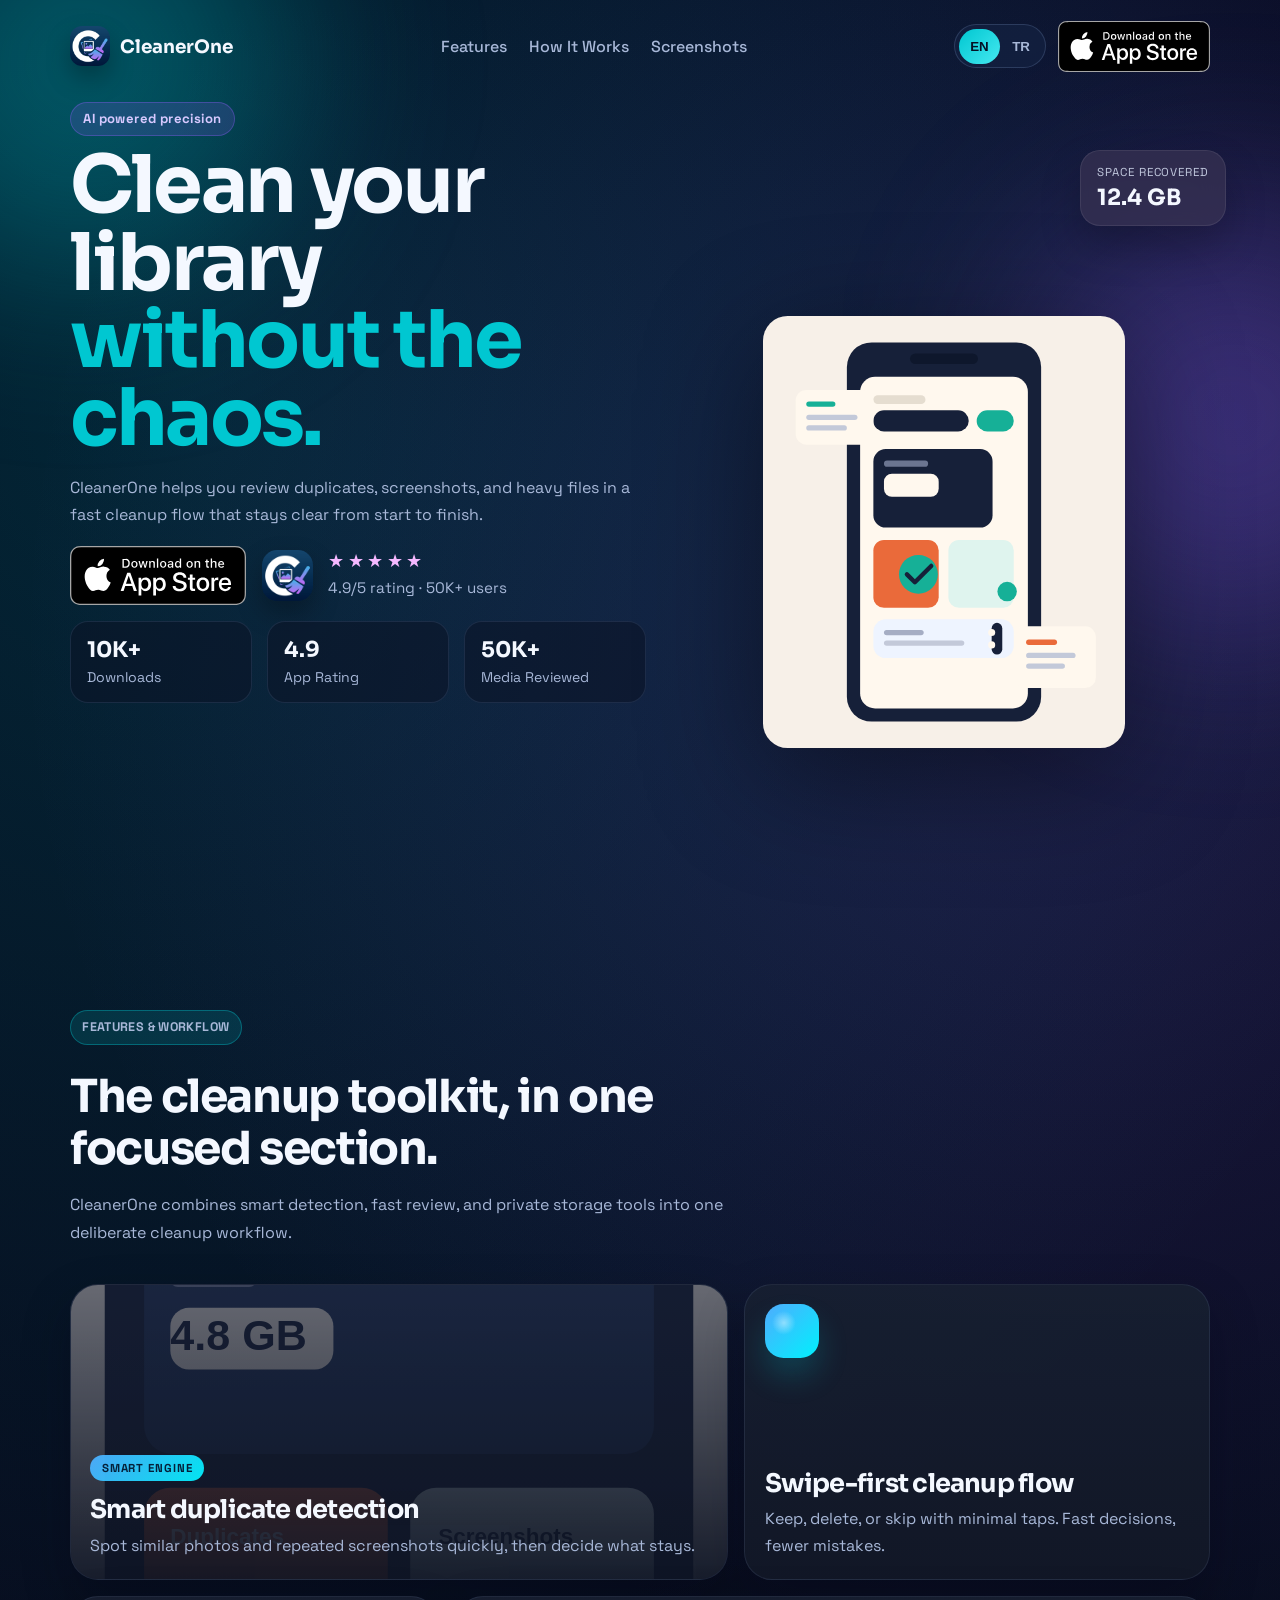
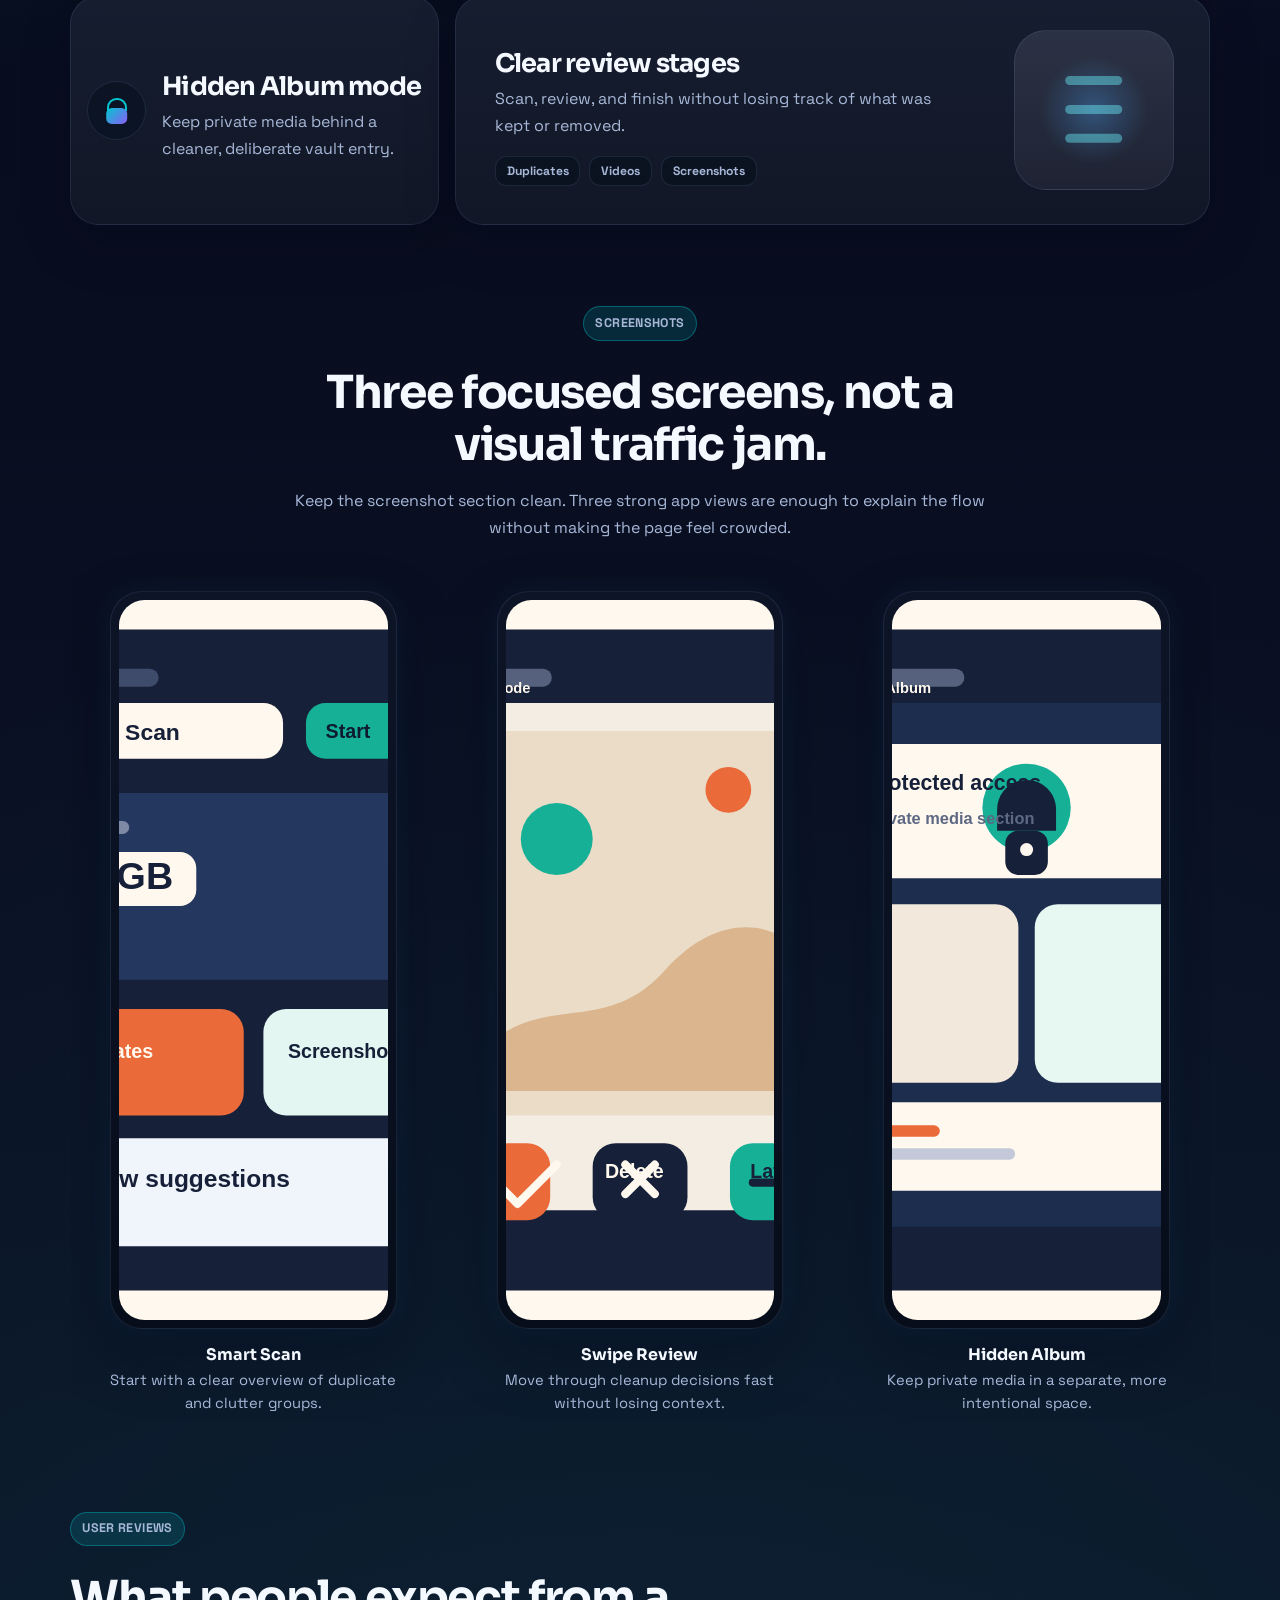
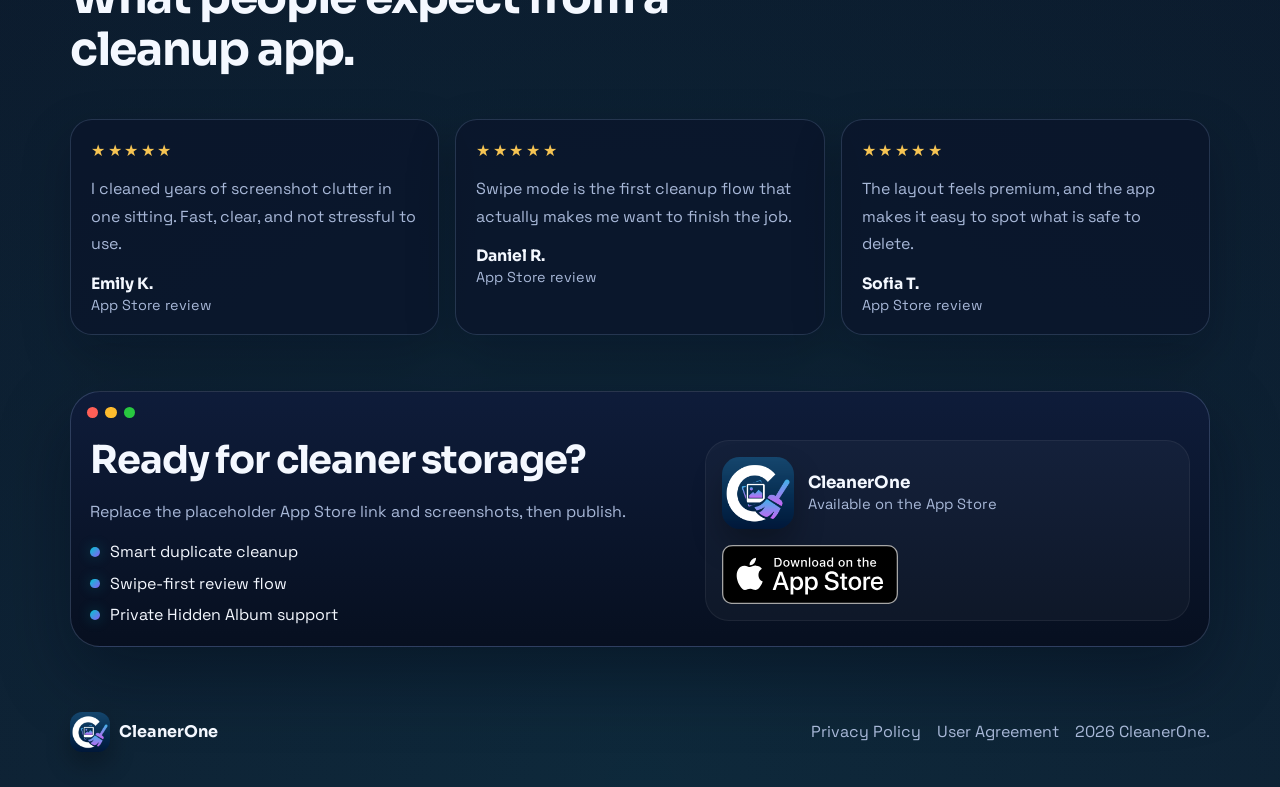
==== commit 7628b156: "V4 güncelleme çoğu ok" ====
--- a/index.html
+++ b/index.html
@@ -27,8 +27,8 @@
       </a>
 
       <nav class="nav-desktop" aria-label="Primary">
-        <a href="#features" data-i18n="nav_features">Features</a>
-        <a href="#how" data-i18n="nav_how">How It Works</a>
+        <a href="#overview" data-i18n="nav_features">Features</a>
+        <a href="#overview" data-i18n="nav_how">How It Works</a>
         <a href="#screens" data-i18n="nav_screens">Screenshots</a>
       </nav>
 
@@ -37,6 +37,14 @@
           <button class="lang-btn is-active" data-lang="en" type="button">EN</button>
           <button class="lang-btn" data-lang="tr" type="button">TR</button>
         </div>
+        <a class="topbar-badge" href="#" aria-label="Download on the App Store">
+          <img
+            src="assets/app-store-badge.svg"
+            alt="Download on the App Store"
+            width="140"
+            height="46"
+          />
+        </a>
       </div>
     </header>
 
@@ -49,18 +57,28 @@
             <em data-i18n="hero_title_em">without the chaos.</em>
           </h1>
           <p data-i18n="hero_subtitle">
-            CleanerOne finds duplicates, screenshots, and heavy files in minutes so your
-            camera roll stays usable.
-          </p>
-
-          <a class="store-link" href="#" aria-label="Download on the App Store">
-            <img
-              src="assets/app-store-badge.svg"
-              alt="Download on the App Store"
-              width="180"
-              height="60"
-            />
-          </a>
+            CleanerOne helps you review duplicates, screenshots, and heavy files in a
+            fast cleanup flow that stays clear from start to finish.
+          </p>
+
+          <div class="hero-actions">
+            <a class="store-link" href="#" aria-label="Download on the App Store">
+              <img
+                src="assets/app-store-badge.svg"
+                alt="Download on the App Store"
+                width="180"
+                height="60"
+              />
+            </a>
+
+            <div class="hero-rating">
+              <img src="assets/app-icon.png" alt="" width="48" height="48" />
+              <div class="hero-rating__meta">
+                <div class="hero-rating__stars" aria-hidden="true">★★★★★</div>
+                <p data-i18n="hero_rating_line">4.9/5 rating · 50K+ users</p>
+              </div>
+            </div>
+          </div>
 
           <div class="hero-stats">
             <article>
@@ -79,141 +97,143 @@
         </div>
 
         <div class="hero-art reveal">
-          <img
-            src="assets/hero-phone.svg"
-            alt="CleanerOne app screen placeholder"
-            width="700"
-            height="860"
-          />
-        </div>
-      </section>
-
-      <section class="block section-head" id="features">
-        <p class="kicker" data-i18n="features_kicker">Features</p>
-        <h2 data-i18n="features_title">The important parts, without feature noise.</h2>
-      </section>
-
-      <section class="block feature-grid">
-        <article class="card reveal">
-          <p class="card-index">01</p>
-          <h3 data-i18n="feature_1_title">Smart duplicate detection</h3>
-          <p data-i18n="feature_1_body">
-            Spot similar photos and repeated screenshots quickly, then decide what stays.
-          </p>
-        </article>
-        <article class="card reveal">
-          <p class="card-index">02</p>
-          <h3 data-i18n="feature_2_title">Swipe-first cleanup flow</h3>
-          <p data-i18n="feature_2_body">
-            Keep, delete, or skip with minimal taps. Fast decisions, fewer mistakes.
-          </p>
-        </article>
-        <article class="card reveal">
-          <p class="card-index">03</p>
-          <h3 data-i18n="feature_3_title">Hidden Album mode</h3>
-          <p data-i18n="feature_3_body">
-            Keep private media behind a cleaner, deliberate vault entry.
-          </p>
-        </article>
-      </section>
-
-      <section class="block section-head" id="how">
-        <p class="kicker" data-i18n="how_kicker">How It Works</p>
-        <h2 data-i18n="how_title">Three steps. No unnecessary complexity.</h2>
-      </section>
-
-      <section class="block steps">
-        <article class="step-card reveal">
-          <span class="step-badge" data-i18n="step_1_badge">Step 1</span>
-          <h3 data-i18n="step_1_title">Scan</h3>
-          <p data-i18n="step_1_body">
-            Run a quick scan to group duplicates, screenshots, and large videos.
-          </p>
-        </article>
-        <article class="step-card reveal">
-          <span class="step-badge" data-i18n="step_2_badge">Step 2</span>
-          <h3 data-i18n="step_2_title">Review</h3>
-          <p data-i18n="step_2_body">
-            Check grouped items in a visual flow designed for fast decisions.
-          </p>
-        </article>
-        <article class="step-card reveal">
-          <span class="step-badge" data-i18n="step_3_badge">Step 3</span>
-          <h3 data-i18n="step_3_title">Clean</h3>
-          <p data-i18n="step_3_body">
-            Remove clutter and reclaim storage while keeping what matters.
-          </p>
-        </article>
-      </section>
-
-      <section class="block section-head" id="screens">
-        <p class="kicker" data-i18n="screens_kicker">Screenshots</p>
-        <h2 data-i18n="screens_title">A tighter screenshot layout, built for real phone shots.</h2>
-      </section>
-
-      <section class="block showcase-grid">
-        <article class="showcase-panel showcase-panel--main reveal">
-          <div class="showcase-copy">
-            <span class="showcase-tag" data-i18n="showcase_1_tag">Smart Scan</span>
-            <h3 data-i18n="showcase_1_title">See the whole cleanup picture first.</h3>
-            <p data-i18n="showcase_1_body">
-              Start with a scan summary that shows duplicates, screenshots, and large files
-              before the user dives into details.
-            </p>
-          </div>
-          <div class="showcase-visual showcase-visual--main">
-            <div class="showcase-device">
+          <div class="hero-stage">
+            <img
+              src="assets/hero-phone.svg"
+              alt="CleanerOne app screen placeholder"
+              width="700"
+              height="860"
+            />
+          </div>
+          <div class="hero-chip">
+            <span data-i18n="hero_chip_label">Space recovered</span>
+            <strong>12.4 GB</strong>
+          </div>
+        </div>
+      </section>
+
+      <section class="block overview-section" id="overview">
+        <div class="section-head">
+          <p class="kicker" data-i18n="overview_kicker">Features & Workflow</p>
+          <h2 data-i18n="overview_title">The cleanup toolkit, in one focused section.</h2>
+          <p data-i18n="overview_body">
+            CleanerOne combines smart detection, fast review, and private storage tools
+            into one deliberate cleanup workflow.
+          </p>
+        </div>
+
+        <div class="toolkit-grid">
+          <article class="toolkit-card toolkit-card--featured reveal">
+            <div class="toolkit-card__bg">
               <img
                 src="assets/shot-smart-scan.svg"
-                alt="Smart scan placeholder screenshot"
+                alt="Smart scan background preview"
                 width="560"
                 height="720"
               />
             </div>
-          </div>
-        </article>
-
-        <article class="showcase-panel reveal">
-          <div class="showcase-copy">
-            <span class="showcase-tag" data-i18n="showcase_2_tag">Swipe Mode</span>
-            <h3 data-i18n="showcase_2_title">Fast keep or delete decisions.</h3>
-            <p data-i18n="showcase_2_body">
-              Review suggestions in a quick visual flow instead of poking through the
-              Photos app like it owes you money.
-            </p>
-          </div>
-          <div class="showcase-visual">
-            <div class="showcase-device showcase-device--compact">
-              <img
-                src="assets/shot-swipe-mode.svg"
-                alt="Swipe mode placeholder screenshot"
+            <div class="toolkit-card__content">
+              <span class="toolkit-pill" data-i18n="toolkit_badge_1">Smart Engine</span>
+              <h3 data-i18n="feature_1_title">Smart duplicate detection</h3>
+              <p data-i18n="feature_1_body">
+                Spot similar photos and repeated screenshots quickly, then decide what stays.
+              </p>
+            </div>
+          </article>
+
+          <article class="toolkit-card toolkit-card--compact reveal">
+            <div class="toolkit-icon toolkit-icon--cyan"></div>
+            <div>
+              <h3 data-i18n="feature_2_title">Swipe-first cleanup flow</h3>
+              <p data-i18n="feature_2_body">
+                Keep, delete, or skip with minimal taps. Fast decisions, fewer mistakes.
+              </p>
+            </div>
+          </article>
+
+          <article class="toolkit-card toolkit-card--inline reveal">
+            <div class="toolkit-inline-icon toolkit-inline-icon--lock"></div>
+            <div>
+              <h3 data-i18n="feature_3_title">Hidden Album mode</h3>
+              <p data-i18n="feature_3_body">
+                Keep private media behind a cleaner, deliberate vault entry.
+              </p>
+            </div>
+          </article>
+
+          <article class="toolkit-card toolkit-card--wide reveal">
+            <div class="toolkit-card__content">
+              <h3 data-i18n="feature_4_title">Clear review stages</h3>
+              <p data-i18n="feature_4_body">
+                Scan, review, and finish without losing track of what was kept or removed.
+              </p>
+              <div class="toolkit-tags">
+                <span data-i18n="toolkit_tag_1">Duplicates</span>
+                <span data-i18n="toolkit_tag_2">Videos</span>
+                <span data-i18n="toolkit_tag_3">Screenshots</span>
+              </div>
+            </div>
+            <div class="toolkit-data-orb" aria-hidden="true"></div>
+          </article>
+        </div>
+      </section>
+
+      <section class="block screenshots-section" id="screens">
+        <div class="section-head section-head--centered">
+          <p class="kicker" data-i18n="screens_kicker">Screenshots</p>
+          <h2 data-i18n="screens_title">Three focused screens, not a visual traffic jam.</h2>
+          <p data-i18n="screens_body">
+            Keep the screenshot section clean. Three strong app views are enough to explain
+            the flow without making the page feel crowded.
+          </p>
+        </div>
+
+        <div class="screens-row">
+          <figure class="screen-card screen-card--left reveal">
+            <div class="screen-card__frame">
+              <img
+                src="assets/shot-smart-scan.svg"
+                alt="Smart scan preview"
                 width="560"
                 height="720"
               />
             </div>
-          </div>
-        </article>
-
-        <article class="showcase-panel reveal">
-          <div class="showcase-copy">
-            <span class="showcase-tag" data-i18n="showcase_3_tag">Hidden Album</span>
-            <h3 data-i18n="showcase_3_title">Private media in a cleaner vault.</h3>
-            <p data-i18n="showcase_3_body">
-              Sensitive content stays behind a more intentional private area instead of a
-              forgettable default folder.
-            </p>
-          </div>
-          <div class="showcase-visual">
-            <div class="showcase-device showcase-device--compact">
-              <img
-                src="assets/shot-hidden-vault.svg"
-                alt="Hidden album placeholder screenshot"
+            <figcaption>
+              <strong data-i18n="screen_1_title">Smart Scan</strong>
+              <span data-i18n="screen_1_body">Start with a clear overview of duplicate and clutter groups.</span>
+            </figcaption>
+          </figure>
+
+          <figure class="screen-card screen-card--center reveal">
+            <div class="screen-card__frame">
+              <img
+                src="assets/shot-swipe-mode.svg"
+                alt="Swipe mode preview"
                 width="560"
                 height="720"
               />
             </div>
-          </div>
-        </article>
+            <figcaption>
+              <strong data-i18n="screen_2_title">Swipe Review</strong>
+              <span data-i18n="screen_2_body">Move through cleanup decisions fast without losing context.</span>
+            </figcaption>
+          </figure>
+
+          <figure class="screen-card screen-card--right reveal">
+            <div class="screen-card__frame">
+              <img
+                src="assets/shot-hidden-vault.svg"
+                alt="Hidden album preview"
+                width="560"
+                height="720"
+              />
+            </div>
+            <figcaption>
+              <strong data-i18n="screen_3_title">Hidden Album</strong>
+              <span data-i18n="screen_3_body">Keep private media in a separate, more intentional space.</span>
+            </figcaption>
+          </figure>
+        </div>
       </section>
 
       <section class="block section-head" id="reviews">
@@ -310,7 +330,6 @@
       <div class="footer-links">
         <a href="privacy/" data-i18n="privacy_link">Privacy Policy</a>
         <a href="terms/" data-i18n="terms_link">User Agreement</a>
-        <a href="mailto:hello@cleanerone.pro">hello@cleanerone.pro</a>
       </div>
       <p class="footer-note">
         <span id="current-year"></span> CleanerOne.
--- a/style.css
+++ b/style.css
@@ -85,7 +85,12 @@
   grid-template-columns: auto 1fr auto;
   align-items: center;
   gap: 1rem;
-  padding: 0.9rem 0 0.35rem;
+  padding: 0.95rem 0;
+  margin-top: 0.35rem;
+  border: 0;
+  border-radius: 0;
+  background: transparent;
+  box-shadow: none;
 }
 
 .brand {
@@ -127,6 +132,17 @@
   display: flex;
   align-items: center;
   gap: 0.75rem;
+}
+
+.topbar-badge {
+  display: inline-flex;
+  align-items: center;
+  flex-shrink: 0;
+}
+
+.topbar-badge img {
+  width: 152px;
+  height: auto;
 }
 
 .lang-switch {
@@ -196,9 +212,14 @@
 .hero {
   display: grid;
   gap: 2rem;
-  align-items: center;
+  align-items: start;
   grid-template-columns: 1.04fr 0.96fr;
-  padding-top: 0.35rem;
+  padding: 0.95rem 0 0.9rem;
+  margin-top: 0;
+  border: 0;
+  border-radius: 0;
+  background: transparent;
+  box-shadow: none;
 }
 
 .pill,
@@ -229,9 +250,10 @@
 }
 
 .hero h1 {
-  margin-top: 1rem;
-  font-size: clamp(2.5rem, 6vw, 4.8rem);
-  line-height: 1.04;
+  margin-top: 0.7rem;
+  max-width: 9.2ch;
+  font-size: clamp(3rem, 6.2vw, 5.7rem);
+  line-height: 0.98;
 }
 
 .hero h1 em {
@@ -250,53 +272,129 @@
   line-height: 1.72;
 }
 
+.hero-actions {
+  display: flex;
+  flex-wrap: wrap;
+  align-items: center;
+  gap: 1rem;
+  margin-top: 1.05rem;
+}
+
 .store-link {
   display: inline-flex;
-  margin: 1.45rem 0 1.25rem;
-  border-radius: 14px;
-  transition: transform 170ms ease, box-shadow 170ms ease;
+  flex-shrink: 0;
+  transition: transform 180ms ease, box-shadow 180ms ease;
 }
 
 .store-link:hover,
 .store-link:focus-visible {
-  transform: translateY(-1px);
-  box-shadow: 0 18px 34px rgba(0, 0, 0, 0.26);
+  transform: translateY(-2px);
 }
 
 .store-link img {
-  width: 170px;
+  width: 176px;
   height: auto;
 }
 
+.hero-rating {
+  display: inline-flex;
+  align-items: center;
+  gap: 0.95rem;
+}
+
+.hero-rating img {
+  width: 3.2rem;
+  height: 3.2rem;
+  border-radius: 0.95rem;
+  box-shadow: 0 12px 26px rgba(0, 0, 0, 0.28);
+}
+
+.hero-rating__meta {
+  display: grid;
+  gap: 0.18rem;
+}
+
+.hero-rating__stars {
+  color: #f5b8ff;
+  letter-spacing: 0.2em;
+  font-size: 1.1rem;
+}
+
+.hero-rating__meta p {
+  margin: 0;
+  font-size: 0.95rem;
+}
+
 .hero-stats {
   display: grid;
-  grid-template-columns: repeat(3, 1fr);
-  gap: 0.8rem;
+  grid-template-columns: repeat(3, minmax(0, 1fr));
+  gap: 0.9rem;
+  margin-top: 1rem;
 }
 
 .hero-stats article {
-  border: 1px solid var(--border);
-  border-radius: var(--radius-md);
-  background: rgba(11, 21, 45, 0.66);
-  padding: 0.9rem;
+  padding: 0.9rem 1rem;
+  border-radius: 18px;
+  border: 1px solid rgba(138, 164, 210, 0.14);
+  background: rgba(12, 20, 38, 0.58);
 }
 
 .hero-stats strong {
   display: block;
   font-family: "Sora", sans-serif;
-  font-size: 1.45rem;
-  margin-bottom: 0.25rem;
+  font-size: 1.35rem;
+  margin-bottom: 0.2rem;
 }
 
 .hero-stats span {
   color: var(--text-soft);
-  font-size: 0.9rem;
-}
-
-.hero-art img {
-  max-width: 36rem;
-  margin-left: auto;
+  font-size: 0.88rem;
+}
+
+.hero-art {
+  position: relative;
+}
+
+.hero-stage {
+  position: relative;
+  display: flex;
+  justify-content: center;
+  align-items: flex-start;
+  min-height: 22.8rem;
+  padding: 0;
+  border-radius: 0;
+  background: transparent;
+}
+
+.hero-stage img {
+  max-width: 22.6rem;
   filter: drop-shadow(0 28px 60px rgba(0, 0, 0, 0.45));
+}
+
+.hero-chip {
+  position: absolute;
+  right: -1rem;
+  top: 3rem;
+  display: grid;
+  gap: 0.2rem;
+  padding: 0.9rem 1rem;
+  border-radius: 20px;
+  background: rgba(56, 50, 82, 0.72);
+  border: 1px solid rgba(255, 255, 255, 0.08);
+  backdrop-filter: blur(14px);
+  box-shadow: 0 20px 40px rgba(0, 0, 0, 0.24);
+}
+
+.hero-chip span {
+  font-size: 0.72rem;
+  letter-spacing: 0.08em;
+  text-transform: uppercase;
+  color: #c2c9de;
+}
+
+.hero-chip strong {
+  font-family: "Sora", sans-serif;
+  font-size: 1.4rem;
 }
 
 .section-head {
@@ -319,15 +417,9 @@
   line-height: 1.14;
 }
 
-.feature-grid,
-.steps,
 .review-grid {
   display: grid;
   gap: 1rem;
-}
-
-.feature-grid {
-  grid-template-columns: repeat(3, minmax(0, 1fr));
 }
 
 .card,
@@ -359,96 +451,293 @@
   margin: 0.8rem 0 0.52rem;
 }
 
-.steps {
+.overview-section .section-head {
+  max-width: 44rem;
+  margin-bottom: 0.85rem;
+}
+
+.overview-section {
+  padding-top: 1.35rem;
+}
+
+.toolkit-grid {
+  display: grid;
+  grid-template-columns: repeat(12, minmax(0, 1fr));
+  gap: 1rem;
+  min-height: 27rem;
+}
+
+.toolkit-card {
+  position: relative;
+  overflow: hidden;
+  border: 1px solid rgba(138, 164, 210, 0.12);
+  border-radius: 28px;
+  background: linear-gradient(180deg, rgba(23, 31, 49, 0.94), rgba(18, 24, 39, 0.96));
+  box-shadow: 0 20px 48px rgba(0, 8, 22, 0.28);
+}
+
+.toolkit-card--featured {
+  grid-column: span 7;
+  min-height: 18.5rem;
+  display: flex;
+  align-items: flex-end;
+}
+
+.toolkit-card--compact {
+  grid-column: span 5;
+  display: grid;
+  align-content: space-between;
+  padding: 1.2rem;
+}
+
+.toolkit-card--inline {
+  grid-column: span 4;
+  display: flex;
+  align-items: center;
+  gap: 1rem;
+  padding: 1rem;
+}
+
+.toolkit-card--wide {
+  grid-column: span 8;
+  display: grid;
+  grid-template-columns: 1fr 12rem;
+  gap: 1rem;
+  align-items: center;
+  padding: 1.2rem;
+}
+
+.toolkit-card__bg {
+  position: absolute;
+  inset: 0;
+  opacity: 0.42;
+}
+
+.toolkit-card__bg::after {
+  content: "";
+  position: absolute;
+  inset: 0;
+  background: linear-gradient(180deg, rgba(12, 19, 36, 0.16), rgba(12, 19, 36, 0.9));
+}
+
+.toolkit-card__bg img {
+  width: 100%;
+  height: 100%;
+  object-fit: cover;
+}
+
+.toolkit-card__content {
+  position: relative;
+  z-index: 1;
+  padding: 1.2rem;
+}
+
+.toolkit-card h3 {
+  margin: 0.75rem 0 0.45rem;
+  font-size: clamp(1.25rem, 2vw, 1.95rem);
+}
+
+.toolkit-card p {
+  margin: 0;
+  color: var(--text-soft);
+  line-height: 1.68;
+}
+
+.toolkit-pill {
+  display: inline-flex;
+  align-items: center;
+  padding: 0.38rem 0.72rem;
+  border-radius: 999px;
+  background: linear-gradient(135deg, rgba(79, 172, 254, 0.95), rgba(0, 241, 253, 0.95));
+  color: #05203a;
+  font-size: 0.72rem;
+  font-weight: 800;
+  text-transform: uppercase;
+  letter-spacing: 0.08em;
+}
+
+.toolkit-icon {
+  width: 3.4rem;
+  height: 3.4rem;
+  border-radius: 1.15rem;
+  box-shadow: 0 18px 30px rgba(0, 199, 209, 0.2);
+}
+
+.toolkit-icon--cyan {
+  background:
+    radial-gradient(circle at 35% 35%, rgba(255, 255, 255, 0.45), transparent 24%),
+    linear-gradient(135deg, rgba(79, 172, 254, 1), rgba(0, 241, 253, 1));
+}
+
+.toolkit-inline-icon {
+  width: 3.7rem;
+  height: 3.7rem;
+  flex: 0 0 auto;
+  border-radius: 999px;
+  background: rgba(11, 19, 36, 0.8);
+  border: 1px solid rgba(138, 164, 210, 0.14);
+  position: relative;
+}
+
+.toolkit-inline-icon--lock::before,
+.toolkit-inline-icon--lock::after {
+  content: "";
+  position: absolute;
+  left: 50%;
+  transform: translateX(-50%);
+}
+
+.toolkit-inline-icon--lock::before {
+  top: 1rem;
+  width: 1rem;
+  height: 0.7rem;
+  border: 2px solid var(--primary);
+  border-bottom: 0;
+  border-radius: 0.6rem 0.6rem 0 0;
+}
+
+.toolkit-inline-icon--lock::after {
+  top: 1.65rem;
+  width: 1.35rem;
+  height: 1rem;
+  border-radius: 0.35rem;
+  background: linear-gradient(135deg, var(--primary), var(--secondary));
+}
+
+.toolkit-tags {
+  display: flex;
+  flex-wrap: wrap;
+  gap: 0.55rem;
+  margin-top: 1rem;
+}
+
+.toolkit-tags span {
+  padding: 0.36rem 0.68rem;
+  border-radius: 0.7rem;
+  background: rgba(10, 18, 32, 0.84);
+  border: 1px solid rgba(138, 164, 210, 0.14);
+  color: var(--text-soft);
+  font-size: 0.76rem;
+  font-weight: 700;
+}
+
+.toolkit-data-orb {
+  width: 10rem;
+  height: 10rem;
+  justify-self: center;
+  border-radius: 2rem;
+  background:
+    radial-gradient(circle at center, rgba(79, 172, 254, 0.32), transparent 48%),
+    linear-gradient(180deg, rgba(46, 52, 71, 0.92), rgba(32, 37, 53, 0.92));
+  border: 1px solid rgba(138, 164, 210, 0.14);
+  position: relative;
+}
+
+.toolkit-data-orb::before,
+.toolkit-data-orb::after {
+  content: "";
+  position: absolute;
+  left: 50%;
+  transform: translateX(-50%);
+  border-radius: 999px;
+  background: rgba(111, 246, 255, 0.42);
+}
+
+.toolkit-data-orb::before {
+  top: 2.8rem;
+  width: 3.6rem;
+  height: 0.55rem;
+}
+
+.toolkit-data-orb::after {
+  top: 4.6rem;
+  width: 3.6rem;
+  height: 0.55rem;
+  box-shadow: 0 1.8rem 0 rgba(111, 246, 255, 0.42);
+}
+
+.section-head--centered {
+  max-width: 46rem;
+  margin-inline: auto;
+  text-align: center;
+}
+
+.section-head--centered h2 {
+  max-width: none;
+}
+
+.screenshots-section {
+  overflow: hidden;
+}
+
+.screens-row {
+  display: grid;
   grid-template-columns: repeat(3, minmax(0, 1fr));
-}
-
-.step-badge {
-  padding: 0.22rem 0.56rem;
-  font-size: 0.8rem;
-  color: #d6c8ff;
-  background: rgba(140, 92, 245, 0.19);
-  border: 1px solid rgba(140, 92, 245, 0.35);
-}
-
-.showcase-grid {
-  display: grid;
-  grid-template-columns: 1.15fr 0.85fr;
-  gap: 1rem;
-  align-items: stretch;
-}
-
-.showcase-panel {
-  display: grid;
-  gap: 1.1rem;
-  grid-template-columns: 1fr;
-  padding: 1.3rem;
-  border: 1px solid var(--border);
-  border-radius: 28px;
-  background: linear-gradient(180deg, rgba(12, 23, 47, 0.86), rgba(8, 17, 36, 0.92));
-  box-shadow: 0 20px 48px rgba(0, 8, 22, 0.34);
-}
-
-.showcase-panel--main {
-  grid-row: span 2;
-  grid-template-columns: 0.95fr 0.9fr;
-  align-items: center;
-}
-
-.showcase-copy h3 {
-  margin: 0.7rem 0 0.55rem;
-  font-size: clamp(1.35rem, 2vw, 2rem);
-  line-height: 1.18;
-}
-
-.showcase-copy p {
-  margin: 0;
-  color: var(--text-soft);
-  line-height: 1.7;
-}
-
-.showcase-tag {
-  display: inline-flex;
-  align-items: center;
-  padding: 0.36rem 0.7rem;
-  border-radius: 999px;
-  font-size: 0.78rem;
-  font-weight: 700;
-  color: #9df5fb;
-  background: rgba(0, 199, 209, 0.14);
-  border: 1px solid rgba(0, 199, 209, 0.34);
-  text-transform: uppercase;
-  letter-spacing: 0.04em;
-}
-
-.showcase-visual {
-  display: flex;
-  justify-content: center;
-  align-items: center;
-}
-
-.showcase-device {
-  width: min(100%, 265px);
-  padding: 0.58rem;
-  border-radius: 34px;
-  background:
-    linear-gradient(180deg, rgba(255, 255, 255, 0.07), rgba(255, 255, 255, 0.015)),
-    rgba(5, 12, 29, 0.96);
-  border: 1px solid rgba(255, 255, 255, 0.08);
+  gap: 1.25rem;
+  padding-top: 0.55rem;
+}
+
+.screen-card {
+  display: grid;
+  gap: 0.95rem;
+  transition: transform 200ms ease, box-shadow 200ms ease;
+}
+
+.screen-card:hover {
+  transform: translateY(-8px);
+}
+
+.screen-card--left {
+  transform: rotate(-3deg);
+}
+
+.screen-card--center {
+  transform: translateY(-8px);
+}
+
+.screen-card--right {
+  transform: rotate(3deg);
+}
+
+.screen-card--left:hover,
+.screen-card--center:hover,
+.screen-card--right:hover {
+  transform: translateY(-12px);
+}
+
+.screen-card__frame {
+  padding: 0.5rem;
+  border-radius: 2rem;
+  background: linear-gradient(180deg, rgba(13, 21, 39, 0.96), rgba(7, 13, 26, 0.96));
+  border: 1px solid rgba(138, 164, 210, 0.14);
   box-shadow:
-    0 28px 54px rgba(0, 0, 0, 0.34),
-    inset 0 0 0 1px rgba(255, 255, 255, 0.03);
-}
-
-.showcase-device img {
+    0 26px 60px rgba(0, 8, 22, 0.34),
+    0 0 30px rgba(79, 172, 254, 0.08);
+}
+
+.screen-card__frame img {
   width: 100%;
-  aspect-ratio: 9 / 18.5;
+  aspect-ratio: 9 / 15;
   object-fit: cover;
-  border-radius: 28px;
-}
-
-.showcase-device--compact {
-  width: min(100%, 190px);
+  object-position: center top;
+  border-radius: 1.6rem;
+}
+
+.screen-card figcaption {
+  display: grid;
+  gap: 0.25rem;
+  text-align: center;
+}
+
+.screen-card strong {
+  font-family: "Sora", sans-serif;
+  font-size: 1rem;
+}
+
+.screen-card span {
+  color: var(--text-soft);
+  font-size: 0.92rem;
+  line-height: 1.55;
 }
 
 .review-grid {
@@ -702,20 +991,25 @@
 
 @media (max-width: 1040px) {
   .hero,
-  .feature-grid,
-  .steps,
   .review-grid,
   .footer,
   .cta-window__body {
     grid-template-columns: 1fr;
   }
 
-  .showcase-grid {
-    grid-template-columns: 1fr;
-  }
-
-  .showcase-panel--main {
-    grid-row: auto;
+  .toolkit-grid {
+    grid-template-columns: 1fr 1fr;
+    min-height: 0;
+  }
+
+  .toolkit-card--featured,
+  .toolkit-card--compact,
+  .toolkit-card--inline,
+  .toolkit-card--wide {
+    grid-column: auto;
+  }
+
+  .toolkit-card--wide {
     grid-template-columns: 1fr;
   }
 
@@ -725,6 +1019,11 @@
 
   .footer {
     align-items: flex-start;
+  }
+
+  .hero-chip {
+    right: 0.4rem;
+    top: 1rem;
   }
 }
 
@@ -740,6 +1039,30 @@
     gap: 1rem;
     padding-top: 0.15rem;
   }
+
+  .topbar-badge img {
+    width: 136px;
+  }
+
+  .screens-row {
+    display: flex;
+    overflow-x: auto;
+    gap: 1rem;
+    padding: 1rem 0 0.35rem;
+    scroll-snap-type: x mandatory;
+  }
+
+  .screen-card {
+    flex: 0 0 15.5rem;
+    transform: none;
+    scroll-snap-align: start;
+  }
+
+  .screen-card--left,
+  .screen-card--center,
+  .screen-card--right {
+    transform: none;
+  }
 }
 
 @media (max-width: 560px) {
@@ -762,8 +1085,23 @@
     font-size: 1.02rem;
   }
 
-  .store-link img {
-    width: 156px;
+  .hero {
+    padding: 0.95rem 0 0.9rem;
+  }
+
+  .hero-stage {
+    min-height: 18.9rem;
+    padding: 0;
+  }
+
+  .hero-stage img {
+    max-width: 14.2rem;
+  }
+
+  .hero-chip {
+    position: static;
+    margin-top: 0.85rem;
+    width: fit-content;
   }
 
   .showcase-panel,
@@ -771,9 +1109,32 @@
     padding: 1rem;
   }
 
-  .showcase-device,
-  .showcase-device--compact {
-    width: min(100%, 225px);
+  .toolkit-grid {
+    grid-template-columns: 1fr;
+  }
+
+  .toolkit-card--featured,
+  .toolkit-card--compact,
+  .toolkit-card--inline,
+  .toolkit-card--wide {
+    padding: 1rem;
+  }
+
+  .toolkit-card__content {
+    padding: 1rem;
+  }
+
+  .store-link img {
+    width: 164px;
+  }
+
+  .hero-stats {
+    grid-template-columns: 1fr;
+  }
+
+  .screen-card {
+    flex-basis: 78vw;
+    max-width: 17rem;
   }
 
   .cta-window__body {
